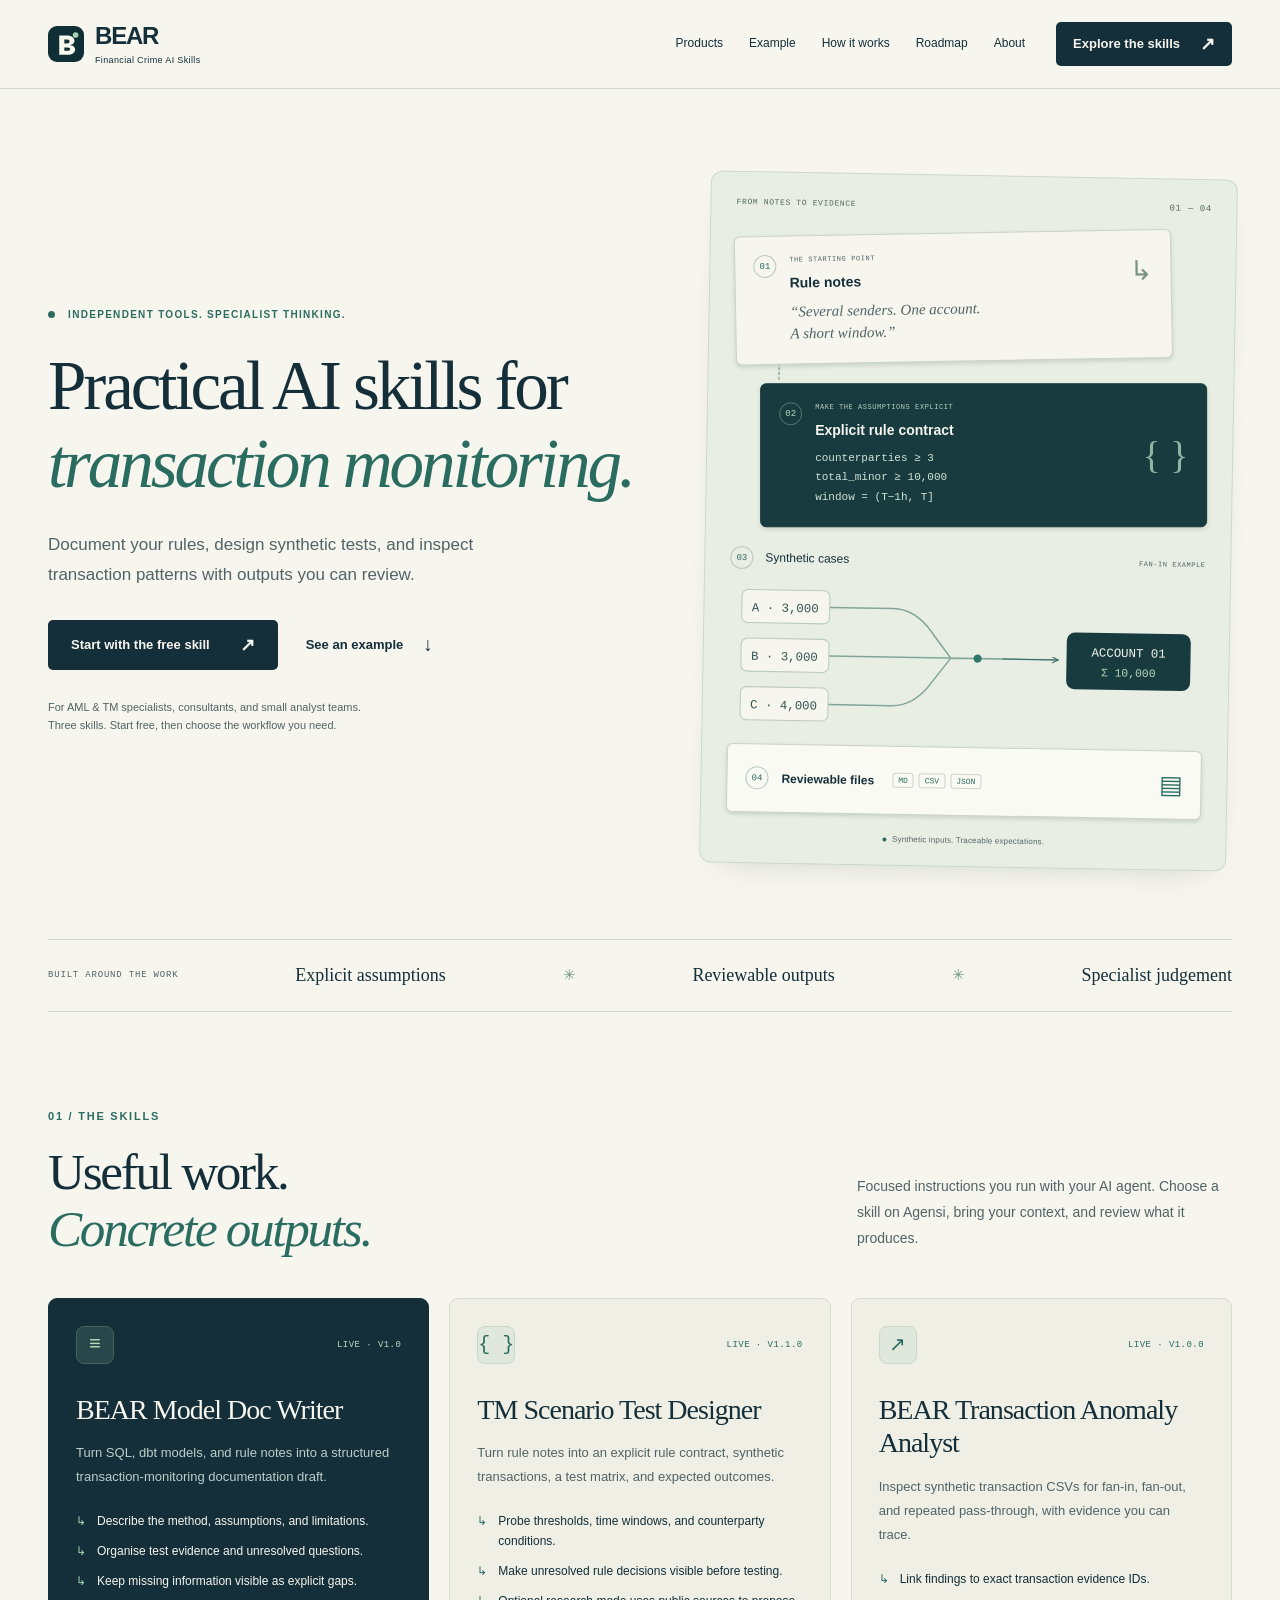
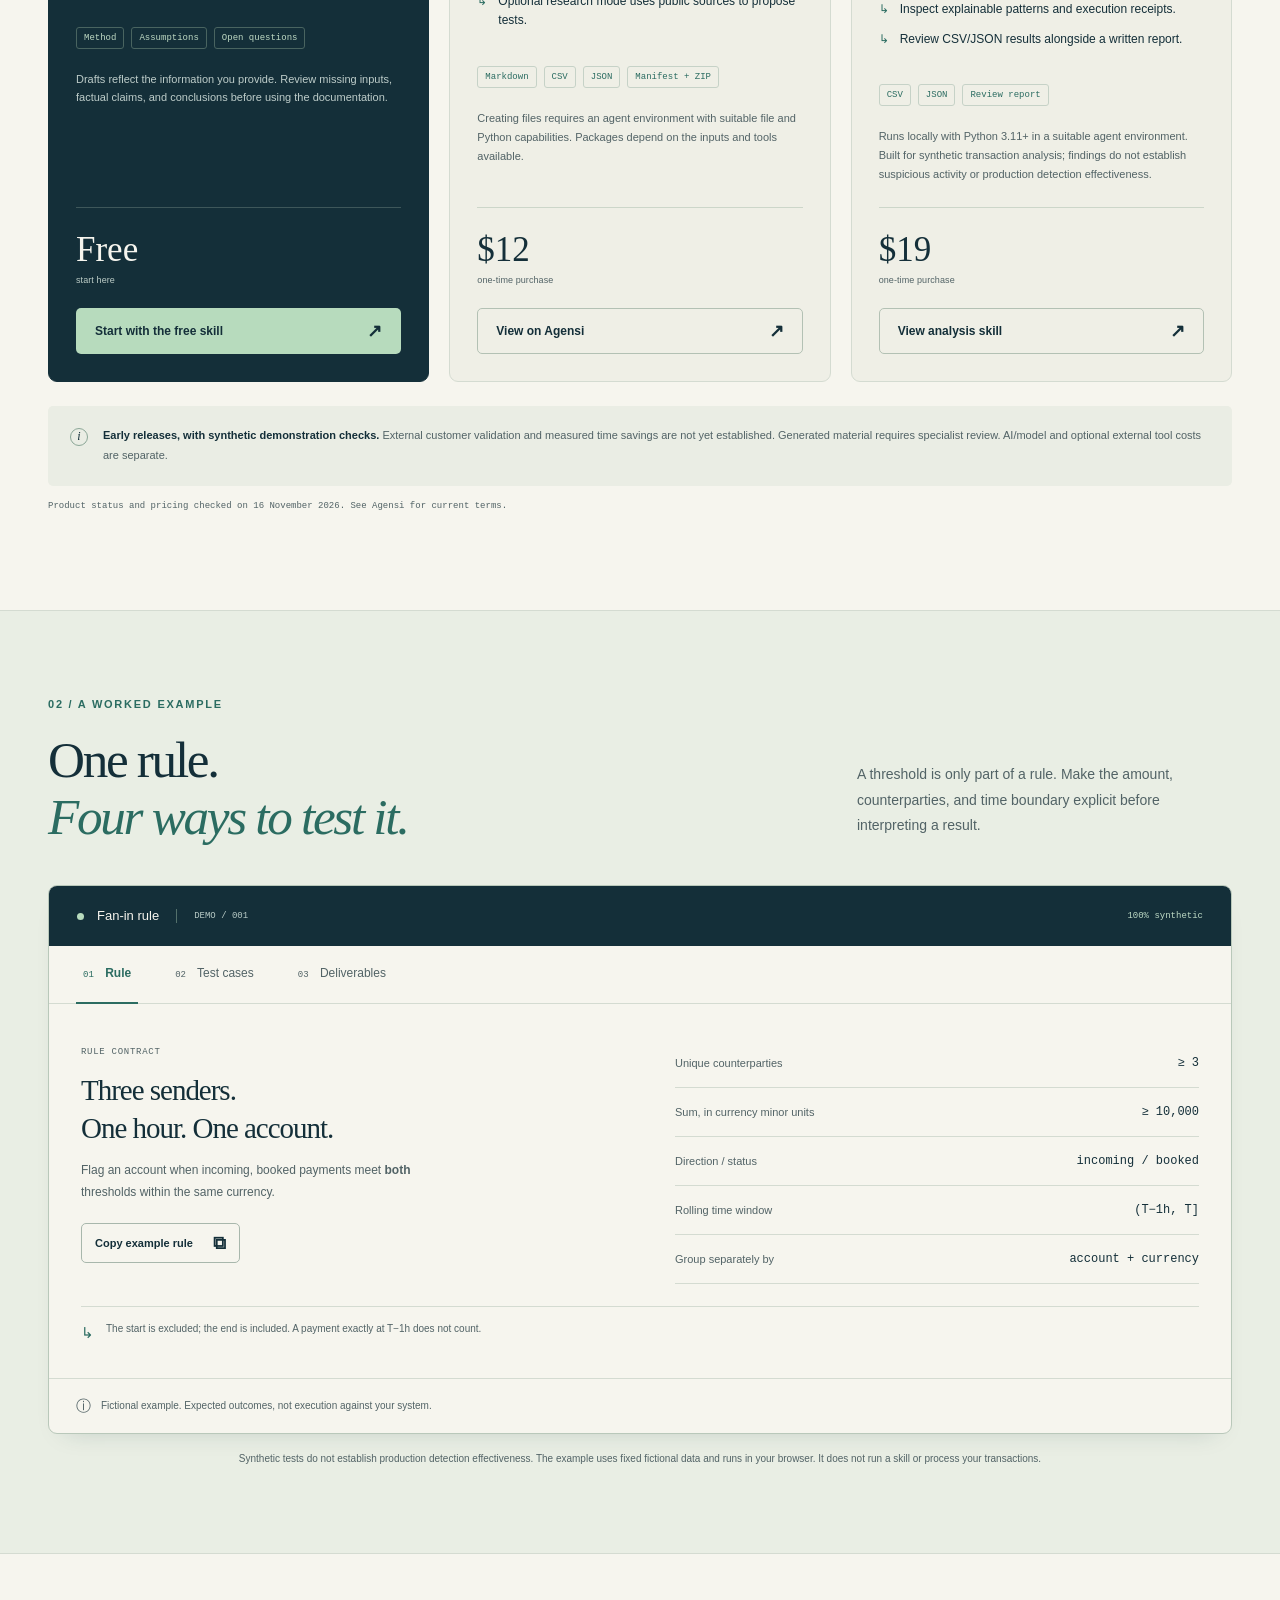
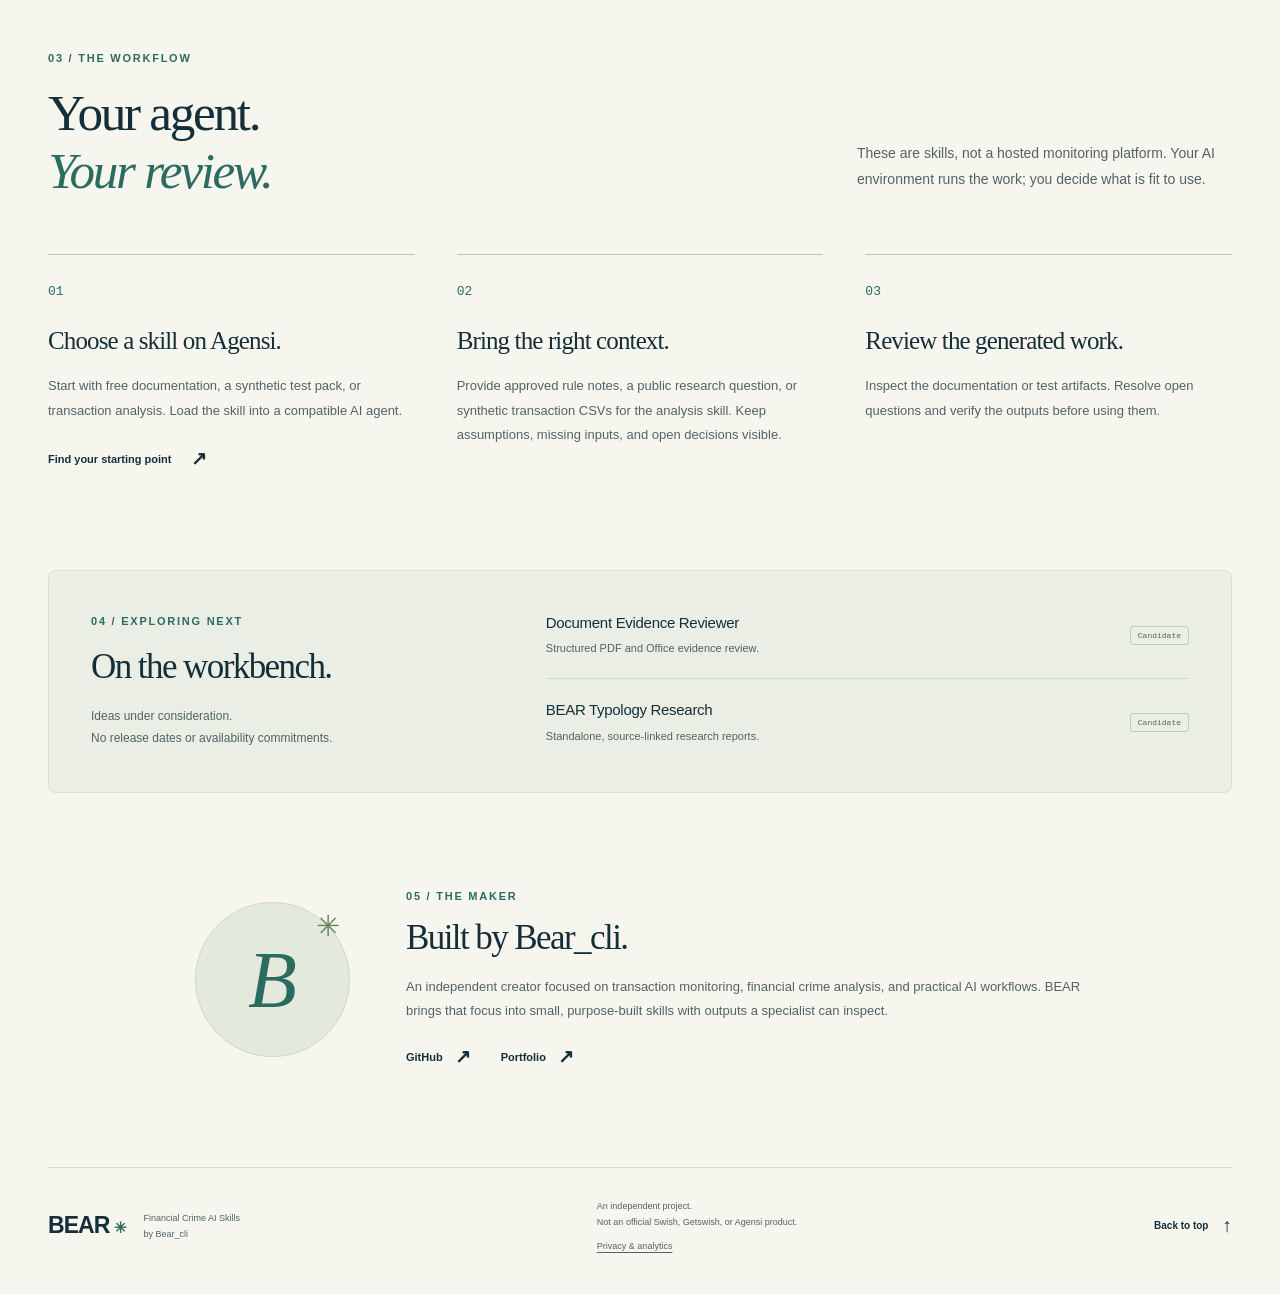
==== bear/index.html @ dcfde299 "Publish BEAR product site with free entry point and synthetic example" ====
<!doctype html>
<html lang="en">
<head>
  <meta charset="utf-8">
  <meta name="viewport" content="width=device-width, initial-scale=1">
  <meta name="theme-color" content="#f6f5ee">
  <title>BEAR — Financial Crime AI Skills by Bear_cli</title>
  <meta name="description" content="Practical AI skills for transaction monitoring. Document your rules, design synthetic tests, and inspect transaction patterns with outputs you can review. Explore BEAR on Agensi.">
  <meta property="og:title" content="BEAR — Financial Crime AI Skills">
  <meta property="og:description" content="Practical AI skills for transaction monitoring. Clear rule contracts, synthetic test cases, and reviewable documentation.">
  <meta property="og:type" content="website">
  <meta property="og:url" content="https://overjoyde.github.io/bear/">
  <meta property="og:image" content="https://overjoyde.github.io/bear/social-preview.png">
  <meta property="og:image:width" content="1200">
  <meta property="og:image:height" content="630">
  <meta property="og:image:alt" content="BEAR: document a rule, test a scenario, inspect synthetic transaction flows. AI skills by Bear_cli.">
  <meta name="twitter:card" content="summary_large_image">
  <meta name="referrer" content="strict-origin-when-cross-origin">
  <link rel="canonical" href="https://overjoyde.github.io/bear/">
  <link rel="icon" href="./favicon.svg" type="image/svg+xml">
  <link rel="stylesheet" href="./styles.css">
  <script type="module" src="./app.js"></script>
</head>
<body>
  <a class="skip-link" href="#main">Skip to content</a>
  <header class="site-header">
    <div class="container nav-row">
      <a class="brand" href="#" aria-label="BEAR, home"><img src="./favicon.svg" width="36" height="36" alt=""><span>BEAR<span class="brand-sub">Financial Crime AI Skills</span></span></a>
      <button class="menu-toggle" aria-expanded="false" aria-controls="navigation"><span>Menu</span><span class="menu-lines" aria-hidden="true"></span></button>
      <nav id="navigation" aria-label="Main navigation">
        <a href="#products">Products</a><a href="#example">Example</a><a href="#how-it-works">How it works</a><a href="#roadmap">Roadmap</a><a href="#about">About</a>
        <a class="button nav-cta" href="#products">Explore the skills <span aria-hidden="true">↗</span></a>
      </nav>
    </div>
  </header>
  <main id="main">
    <section class="hero container" aria-labelledby="hero-title">
      <div class="hero-copy">
        <p class="eyebrow"><span class="status-dot"></span> Independent tools. Specialist thinking.</p>
        <h1 id="hero-title">Practical AI skills for <em>transaction monitoring.</em></h1>
        <p class="hero-description">Document your rules, design synthetic tests, and inspect transaction patterns with outputs you can review.</p>
        <div class="hero-actions"><a class="button primary" data-goatcounter-click="agensi-bear-model-doc-writer" href="https://agensi.io/skills/bear-model-doc-writer?utm_source=bear_website&amp;utm_medium=referral&amp;utm_campaign=bear_launch&amp;utm_content=hero" target="_blank" rel="noopener noreferrer">Start with the free skill <span aria-hidden="true">↗</span><span class="sr-only"> (opens in a new tab)</span></a><a class="text-link" href="#example">See an example <span aria-hidden="true">↓</span></a></div>
        <p class="hero-byline">For AML &amp; TM specialists, consultants, and small analyst teams. Three skills. Start free, then choose the workflow you need.</p>
      </div>
      <div class="hero-visual" role="img" aria-label="Workflow from rule notes to an explicit rule contract, synthetic cases, and reviewable files. Three counterparties send payments of 3,000, 3,000 and 4,000 to one account.">
        <div class="visual-topline"><span class="mono">FROM NOTES TO EVIDENCE</span><span class="visual-index">01 — 04</span></div>
        <div class="note-slip"><span class="stage-no">01</span><div><span class="micro-label">THE STARTING POINT</span><strong>Rule notes</strong><p>“Several senders. One account.<br>A short window.”</p></div><span class="note-mark" aria-hidden="true">↳</span></div>
        <div class="vertical-connector" aria-hidden="true"></div>
        <div class="contract-slip"><span class="stage-no">02</span><div><span class="micro-label">MAKE THE ASSUMPTIONS EXPLICIT</span><strong>Explicit rule contract</strong><code>counterparties ≥ 3<br>total_minor ≥ 10,000<br>window = (T−1h, T]</code></div><span class="contract-mark" aria-hidden="true">{ }</span></div>
        <div class="flow-stage"><div class="flow-label"><span class="stage-no">03</span><strong>Synthetic cases</strong><span class="micro-label">FAN-IN EXAMPLE</span></div>
          <svg class="flow-svg" viewBox="0 0 460 146" aria-hidden="true">
            <defs><marker id="flow-arrow" markerWidth="7" markerHeight="7" refX="6" refY="3" orient="auto"><path d="m0 0 6 3-6 3" fill="none" stroke="#386c67"/></marker></defs>
            <path class="flow-path" d="M97 26H158Q180 26 196 48L215 73H319M97 73H319M97 120H158Q180 120 196 98L215 73" fill="none" stroke="#82a59b" stroke-width="1.5"/>
            <path d="M265 73H319" fill="none" stroke="#386c67" marker-end="url(#flow-arrow)"/>
            <g fill="#f6f5ee" stroke="#bacac0"><rect x="12" y="10" width="85" height="32" rx="6"/><rect x="12" y="57" width="85" height="32" rx="6"/><rect x="12" y="104" width="85" height="32" rx="6"/></g>
            <g fill="#355454" font-family="monospace" font-size="12" text-anchor="middle"><text x="54" y="31">A · 3,000</text><text x="54" y="78">B · 3,000</text><text x="54" y="125">C · 4,000</text></g>
            <circle class="flow-pulse" cx="241" cy="73" r="4" fill="#30766b"/>
            <rect x="327" y="46" width="120" height="55" rx="8" fill="#173b3e"/><text x="387" y="69" text-anchor="middle" fill="#f6f5ee" font-family="monospace" font-size="12">ACCOUNT 01</text><text x="387" y="88" text-anchor="middle" fill="#b8d4bd" font-family="monospace" font-size="11">Σ 10,000</text>
          </svg>
        </div>
        <div class="files-slip"><span class="stage-no">04</span><div><strong>Reviewable files</strong><div class="file-types"><span>MD</span><span>CSV</span><span>JSON</span></div></div><span class="file-stack" aria-hidden="true">▤</span></div>
        <div class="visual-bottomline"><span class="tiny-dot"></span> Synthetic inputs. Traceable expectations.</div>
      </div>
    </section>
    <div class="principles container"><span>Built around the work</span><p>Explicit assumptions</p><span aria-hidden="true">✳</span><p>Reviewable outputs</p><span aria-hidden="true">✳</span><p>Specialist judgement</p></div>
    <section class="section container" id="products" aria-labelledby="products-title">
      <div class="section-heading"><div><p class="eyebrow">01 / THE SKILLS</p><h2 id="products-title">Useful work.<br><em>Concrete outputs.</em></h2></div><p>Focused instructions you run with your AI agent. Choose a skill on Agensi, bring your context, and review what it produces.</p></div>
      <div class="products-grid" id="product-cards">
  <article class="product-card featured" id="bear-model-doc-writer">
    <div class="product-top"><span class="product-icon" aria-hidden="true">≡</span><span class="product-label">Live · v1.0</span></div>
    <h3>BEAR Model Doc Writer</h3><p class="product-intro">Turn SQL, dbt models, and rule notes into a structured transaction-monitoring documentation draft.</p>
    <ul><li>Describe the method, assumptions, and limitations.</li><li>Organise test evidence and unresolved questions.</li><li>Keep missing information visible as explicit gaps.</li></ul>
    <div class="product-formats"><span>Method</span><span>Assumptions</span><span>Open questions</span></div>
    <p class="product-limit">Drafts reflect the information you provide. Review missing inputs, factual claims, and conclusions before using the documentation.</p>
    <div class="product-bottom"><div><span class="price">Free</span><span class="price-label">start here</span></div><a class="button" data-goatcounter-click="agensi-bear-model-doc-writer" href="https://agensi.io/skills/bear-model-doc-writer?utm_source=bear_website&amp;utm_medium=referral&amp;utm_campaign=bear_launch&amp;utm_content=product_bear-model-doc-writer" target="_blank" rel="noopener noreferrer">Start with the free skill <span aria-hidden="true">↗</span><span class="sr-only"> (opens in a new tab)</span></a></div>
  </article>
  <article class="product-card" id="tm-scenario-test-designer">
    <div class="product-top"><span class="product-icon" aria-hidden="true">{ }</span><span class="product-label">Live · v1.1.0</span></div>
    <h3>TM Scenario Test Designer</h3><p class="product-intro">Turn rule notes into an explicit rule contract, synthetic transactions, a test matrix, and expected outcomes.</p>
    <ul><li>Probe thresholds, time windows, and counterparty conditions.</li><li>Make unresolved rule decisions visible before testing.</li><li>Optional research mode uses public sources to propose tests.</li></ul>
    <div class="product-formats"><span>Markdown</span><span>CSV</span><span>JSON</span><span>Manifest + ZIP</span></div>
    <p class="product-limit">Creating files requires an agent environment with suitable file and Python capabilities. Packages depend on the inputs and tools available.</p>
    <div class="product-bottom"><div><span class="price">$12</span><span class="price-label">one-time purchase</span></div><a class="button" data-goatcounter-click="agensi-tm-scenario-test-designer" href="https://agensi.io/skills/tm-scenario-test-designer?utm_source=bear_website&amp;utm_medium=referral&amp;utm_campaign=bear_launch&amp;utm_content=product_tm-scenario-test-designer" target="_blank" rel="noopener noreferrer">View on Agensi <span aria-hidden="true">↗</span><span class="sr-only"> (opens in a new tab)</span></a></div>
  </article>
  <article class="product-card" id="bear-transaction-anomaly-analyst">
    <div class="product-top"><span class="product-icon" aria-hidden="true">↗</span><span class="product-label">Live · v1.0.0</span></div>
    <h3>BEAR Transaction Anomaly Analyst</h3><p class="product-intro">Inspect synthetic transaction CSVs for fan-in, fan-out, and repeated pass-through, with evidence you can trace.</p>
    <ul><li>Link findings to exact transaction evidence IDs.</li><li>Inspect explainable patterns and execution receipts.</li><li>Review CSV/JSON results alongside a written report.</li></ul>
    <div class="product-formats"><span>CSV</span><span>JSON</span><span>Review report</span></div>
    <p class="product-limit">Runs locally with Python 3.11+ in a suitable agent environment. Built for synthetic transaction analysis; findings do not establish suspicious activity or production detection effectiveness.</p>
    <div class="product-bottom"><div><span class="price">$19</span><span class="price-label">one-time purchase</span></div><a class="button" data-goatcounter-click="agensi-bear-transaction-anomaly-analyst" href="https://agensi.io/skills/bear-transaction-anomaly-analyst?utm_source=bear_website&amp;utm_medium=referral&amp;utm_campaign=bear_launch&amp;utm_content=product_bear-transaction-anomaly-analyst" target="_blank" rel="noopener noreferrer">View analysis skill <span aria-hidden="true">↗</span><span class="sr-only"> (opens in a new tab)</span></a></div>
  </article></div>
      <noscript><p>Explore <a href="https://agensi.io/skills/tm-scenario-test-designer">TM Scenario Test Designer</a> , <a href="https://agensi.io/skills/bear-model-doc-writer">BEAR Model Doc Writer</a> and <a href="https://agensi.io/skills/bear-transaction-anomaly-analyst">BEAR Transaction Anomaly Analyst</a> on Agensi. Enable JavaScript for the interactive demonstration.</p></noscript>
      <div class="evidence-note"><span class="evidence-icon" aria-hidden="true">i</span><p><strong>Early releases, with synthetic demonstration checks.</strong> External customer validation and measured time savings are not yet established. Generated material requires specialist review. AI/model and optional external tool costs are separate.</p></div>
      <p class="verified-date">Product status and pricing checked on <time datetime="2026-11-16">16 November 2026</time>. See Agensi for current terms.</p>
    </section>
    <section class="example-section" id="example" aria-labelledby="example-title">
      <div class="container">
        <div class="section-heading"><div><p class="eyebrow">02 / A WORKED EXAMPLE</p><h2 id="example-title">One rule.<br><em>Four ways to test it.</em></h2></div><p>A threshold is only part of a rule. Make the amount, counterparties, and time boundary explicit before interpreting a result.</p></div>
        <div class="example-workbench">
          <div class="workbench-header"><div><span class="status-dot"></span><strong>Fan-in rule</strong><span class="mono workbench-id">DEMO / 001</span></div><span class="synthetic-label">100% synthetic</span></div>
          <div class="tablist" role="tablist" aria-label="Example views"><button role="tab" id="tab-rule" aria-controls="panel-rule" aria-selected="true" data-tab="rule"><span>01</span> Rule</button><button role="tab" data-goatcounter-click="example-test-cases" id="tab-cases" aria-controls="panel-cases" aria-selected="false" tabindex="-1" data-tab="cases"><span>02</span> Test cases</button><button role="tab" data-goatcounter-click="example-deliverables" id="tab-files" aria-controls="panel-files" aria-selected="false" tabindex="-1" data-tab="files"><span>03</span> Deliverables</button></div>
          <div class="tab-panel" id="panel-rule" role="tabpanel" aria-labelledby="tab-rule" tabindex="0">
            <div class="rule-details"><div><span class="micro-label">RULE CONTRACT</span><h3>Three senders.<br>One hour. One account.</h3><p>Flag an account when incoming, booked payments meet <strong>both</strong> thresholds within the same currency.</p><button class="button outline" data-goatcounter-click="example-copy-rule-click" id="copy-rule">Copy example rule <span aria-hidden="true">⧉</span></button><span id="copy-status" role="status" class="copy-status"></span></div><dl class="rule-spec"><div><dt>Unique counterparties</dt><dd>≥ 3</dd></div><div><dt>Sum, in currency minor units</dt><dd>≥ 10,000</dd></div><div><dt>Direction / status</dt><dd>incoming / booked</dd></div><div><dt>Rolling time window</dt><dd>(T−1h, T]</dd></div><div><dt>Group separately by</dt><dd>account + currency</dd></div></dl></div>
            <div class="boundary-note"><span aria-hidden="true">↳</span> The start is excluded; the end is included. A payment exactly at T−1h does not count.</div>
          </div>
          <div class="tab-panel" id="panel-cases" role="tabpanel" aria-labelledby="tab-cases" tabindex="0" hidden><div class="panel-intro"><div><span class="micro-label">CHANGE ONE CONDITION</span><h3>Inspect the expected outcome.</h3></div><p>Each case starts from the same fictional account and currency. Select a case to see the difference.</p></div><div class="case-picker" role="group" aria-label="Select a test case"></div><div id="case-detail" aria-live="polite"></div></div>
          <div class="tab-panel" id="panel-files" role="tabpanel" aria-labelledby="tab-files" tabindex="0" hidden><div class="panel-intro"><div><span class="micro-label">A REVIEWABLE HANDOFF</span><h3>Open the example files.</h3></div><p>Illustrative file previews for this demonstration. Actual packages depend on the chosen skill and agent environment.</p></div><div class="file-browser"><div class="file-list" role="group" aria-label="Choose a file preview"></div><div class="file-preview"><div><span id="preview-filename" class="mono"></span><a class="download-example" id="download-example" href="./examples/rule-contract.md" download="rule-contract.md" data-goatcounter-click="example-download-rule-contract.md">Download example ↓</a></div><pre id="preview-content" tabindex="0"></pre></div></div></div>
          <div class="example-disclaimer"><span aria-hidden="true">ⓘ</span> Fictional example. Expected outcomes, not execution against your system.</div>
        </div>
        <p class="example-footnote">Synthetic tests do not establish production detection effectiveness. The example uses fixed fictional data and runs in your browser. It does not run a skill or process your transactions.</p>
      </div>
    </section>
    <section class="section container" id="how-it-works" aria-labelledby="how-title">
      <div class="section-heading"><div><p class="eyebrow">03 / THE WORKFLOW</p><h2 id="how-title">Your agent.<br><em>Your review.</em></h2></div><p>These are skills, not a hosted monitoring platform. Your AI environment runs the work; you decide what is fit to use.</p></div>
      <div class="steps"><article><span class="step-number">01</span><h3>Choose a skill on Agensi.</h3><p>Start with free documentation, a synthetic test pack, or transaction analysis. Load the skill into a compatible AI agent.</p><a class="text-link" href="#products">Find your starting point <span aria-hidden="true">↗</span></a></article><article><span class="step-number">02</span><h3>Bring the right context.</h3><p>Provide approved rule notes, a public research question, or synthetic transaction CSVs for the analysis skill. Keep assumptions, missing inputs, and open decisions visible.</p></article><article><span class="step-number">03</span><h3>Review the generated work.</h3><p>Inspect the documentation or test artifacts. Resolve open questions and verify the outputs before using them.</p></article></div>
    </section>
    <section class="roadmap-section container" id="roadmap" aria-labelledby="roadmap-title"><div class="roadmap-heading"><p class="eyebrow">04 / EXPLORING NEXT</p><h2 id="roadmap-title">On the workbench.</h2><p>Ideas under consideration.<br>No release dates or availability commitments.</p></div><div class="roadmap-list"><article><div><h3>Document Evidence Reviewer</h3><p>Structured PDF and Office evidence review.</p></div><span class="candidate-label">Candidate</span></article><article><div><h3>BEAR Typology Research</h3><p>Standalone, source-linked research reports.</p></div><span class="candidate-label">Candidate</span></article></div></section>
    <section class="about-section container" id="about" aria-labelledby="about-title"><div class="about-mark" aria-hidden="true">B<span>✳</span></div><div><p class="eyebrow">05 / THE MAKER</p><h2 id="about-title">Built by Bear_cli.</h2><p>An independent creator focused on transaction monitoring, financial crime analysis, and practical AI workflows. BEAR brings that focus into small, purpose-built skills with outputs a specialist can inspect.</p><div class="about-links"><a class="text-link" href="https://github.com/overjoyde" target="_blank" rel="noopener noreferrer">GitHub <span aria-hidden="true">↗</span><span class="sr-only"> (opens in a new tab)</span></a><a class="text-link" href="https://overjoyde.github.io/" target="_blank" rel="noopener noreferrer">Portfolio <span aria-hidden="true">↗</span><span class="sr-only"> (opens in a new tab)</span></a></div></div></section>
  </main>
  <footer class="container"><div><a class="footer-brand" href="#">BEAR<span aria-hidden="true">✳</span></a><p>Financial Crime AI Skills<br>by Bear_cli</p></div><p>An independent project.<br>Not an official Swish, Getswish, or Agensi product.<br><a class="privacy-link" href="./privacy.html">Privacy &amp; analytics</a></p><a class="text-link" href="#">Back to top <span aria-hidden="true">↑</span></a></footer>
</body>
</html>
---- bear/styles.css ----
@layer reset, base, components, responsive;
@layer reset {
  *,*::before,*::after{box-sizing:border-box}body,h1,h2,h3,p,ul,dl,dd{margin:0}button,a{-webkit-tap-highlight-color:transparent}button{font:inherit}img,svg{display:block;max-width:100%}button{cursor:pointer}[hidden]{display:none!important}
}
@layer base {
  :root{--paper:#f6f5ee;--ink:#142f39;--muted:#526366;--teal:#2b6c61;--line:#d4dbd1;--light:#e9ede3;--mint:#b7dbbd;--sans:Arial,Helvetica,sans-serif;--serif:Georgia,'Times New Roman',serif;--mono:'SFMono-Regular',Consolas,'Liberation Mono',monospace}
  html{scroll-behavior:smooth;scroll-padding-top:105px}body{background:var(--paper);color:var(--ink);font-family:var(--sans);font-size:16px;line-height:1.65;-webkit-font-smoothing:antialiased}a{color:inherit;text-decoration:none}button{color:inherit}h1,h2,h3{line-height:1.12;font-weight:500}h1,h2{font-family:var(--serif);letter-spacing:-.045em}h1{font-size:clamp(48px,5.4vw,78px)}h2{font-size:clamp(36px,4vw,54px)}h3{font-size:23px;letter-spacing:-.035em;line-height:1.3}em{font-weight:400;color:var(--teal)}p{color:var(--muted)}:focus-visible{outline:3px solid #b3652b;outline-offset:5px;border-radius:3px}::selection{background:#c4dcc9;color:var(--ink)}code,pre,.mono{font-family:var(--mono)}button{border:0}section[id]{scroll-margin-top:20px}
}
@layer components {
  .container{width:min(1184px,calc(100% - 96px));margin-inline:auto}.section{padding-block:96px}.eyebrow{font-size:11px;letter-spacing:.16em;font-weight:600;line-height:1.6;color:var(--teal);text-transform:uppercase;margin-bottom:25px}.status-dot{width:7px;height:7px;border-radius:50%;background:var(--teal);display:inline-block;margin-right:9px}.micro-label{font-family:var(--mono);font-size:9px;letter-spacing:.08em;color:var(--muted)}.text-link{display:inline-flex;align-items:center;gap:20px;font-size:13px;font-weight:600;line-height:1.5}.text-link:hover{color:var(--teal)}.text-link span[aria-hidden]{font-size:19px}.button{display:inline-flex;justify-content:space-between;align-items:center;gap:30px;padding:15px 22px;border:1px solid transparent;border-radius:5px;line-height:1.4;font-size:13px;font-weight:600;transition:background .18s,transform .18s}.button:hover{transform:translateY(-2px)}.button span[aria-hidden]{font-size:18px;line-height:1}.primary{background:var(--ink);color:var(--paper)}.primary:hover{background:#25494c}.outline{border-color:#a8b7ac;background:transparent}.outline:hover{background:var(--light)}.sr-only{position:absolute;width:1px;height:1px;padding:0;overflow:hidden;clip:rect(0,0,0,0);white-space:nowrap;border:0}.skip-link{position:fixed;top:-100px;left:15px;padding:12px;background:var(--ink);color:white;z-index:99}.skip-link:focus{top:10px}
  .site-header{position:sticky;top:0;background:#f6f5eef5;backdrop-filter:blur(12px);z-index:10;border-bottom:1px solid var(--line)}.nav-row{min-height:88px;display:flex;align-items:center;justify-content:space-between;gap:25px}.brand{display:flex;align-items:center;gap:11px;font-weight:700;font-size:24px;letter-spacing:-.05em;line-height:1.2}.brand-sub{display:block;letter-spacing:.04em;font-weight:400;font-size:9px;margin-top:4px}.site-header nav{display:flex;gap:26px;align-items:center;font-size:12px}.site-header nav>a:not(.button){padding:12px 0}.site-header nav>a:hover{color:var(--teal)}.nav-cta{background:var(--ink);color:var(--paper);padding:12px 16px;gap:20px;margin-left:5px}.site-header nav>.nav-cta:hover{color:var(--paper);background:#28504f}.menu-toggle{display:none}
  .hero{padding-top:86px;padding-bottom:72px;display:grid;grid-template-columns:1.12fr 1fr;gap:66px;align-items:center}.hero-copy .eyebrow{margin-bottom:24px;font-size:10px;letter-spacing:.13em}.hero h1{max-width:620px}.hero h1 em{display:inline}.hero-description{max-width:440px;font-size:17px;line-height:1.75;margin-top:28px}.hero-actions{display:flex;align-items:center;gap:28px;margin-top:30px}.hero-byline{font-size:11px;max-width:330px;line-height:1.65;margin-top:28px}.hero-visual{background-color:#e9eee4;background-image:radial-gradient(#a6b6a64a .7px,transparent .7px);background-size:14px 14px;border:1px solid #cdd8ca;border-radius:12px;padding:22px 25px 18px;box-shadow:0 13px 35px -23px #143b3d48;transform:rotate(1deg)}.visual-topline,.visual-bottomline{display:flex;justify-content:space-between;align-items:center;font-size:8px;letter-spacing:.08em}.visual-topline{margin-bottom:20px;color:#52685c}.visual-index{font-family:var(--mono);font-size:9px}.note-slip,.contract-slip,.files-slip{display:flex;gap:13px;border:1px solid #cbd4c6;padding:18px;border-radius:6px;background:var(--paper);box-shadow:0 2px 4px #193e2929}.note-slip{margin-right:38px;transform:rotate(-2deg);position:relative}.stage-no{flex-shrink:0;display:inline-flex;align-items:center;justify-content:center;font:9px var(--mono);width:23px;height:23px;border:1px solid #bdc9bd;border-radius:50%;color:var(--teal)}.note-slip strong,.contract-slip strong,.files-slip strong{display:block;font-size:14px;line-height:1.5}.note-slip .micro-label,.contract-slip .micro-label{display:block;margin-bottom:6px;font-size:7px}.note-slip p{font-family:var(--serif);font-size:15px;font-style:italic;margin-top:7px;line-height:1.5}.note-mark{margin-left:auto;font-size:27px;color:#7b9382}.vertical-connector{height:22px;border-left:1px dashed #648771;margin-left:45px}.contract-slip{margin-left:28px;background:#173b3e;color:var(--paper);border-color:#173b3e;transform:rotate(-1deg)}.contract-slip .stage-no{color:var(--mint);border-color:#527a72}.contract-slip .micro-label{color:#b6cfc2}.contract-slip code{display:block;color:#d0e3d7;font-size:11px;line-height:1.8;margin-top:8px}.contract-mark{font-family:var(--serif);font-size:38px;color:#91b3a4;margin-left:auto;align-self:center}.flow-stage{margin-top:23px}.flow-label{display:flex;align-items:center;gap:12px}.flow-label strong{font-size:12px;font-weight:500}.flow-label>.micro-label{margin-left:auto;font-size:7px}.flow-svg{width:100%;margin-top:10px;margin-bottom:13px}.flow-pulse{animation:pulse 4s ease-in-out infinite}.files-slip{align-items:center;background:#f9faf3;padding:13px 18px}.files-slip>div{display:flex;gap:18px;align-items:center;flex:1}.files-slip strong{font-size:12px}.file-types{display:flex;gap:5px}.file-types span{border:1px solid #cbd5c6;border-radius:3px;padding:2px 5px;font:8px var(--mono);color:var(--teal)}.file-stack{font-size:25px;color:var(--teal)}.visual-bottomline{justify-content:center;margin-top:18px;font-size:8px;letter-spacing:.02em;color:var(--muted)}.tiny-dot{width:4px;height:4px;border-radius:50%;background:var(--teal);margin-right:6px}.principles{border-top:1px solid var(--line);border-bottom:1px solid var(--line);display:flex;align-items:center;justify-content:space-between;padding-block:21px;font-size:13px}.principles>span:first-child{font:9px var(--mono);text-transform:uppercase;letter-spacing:.09em;color:var(--muted)}.principles p{font-family:var(--serif);font-size:18px;color:var(--ink)}.principles>span:not(:first-child){font-size:15px;color:#749887}
  .section-heading{display:flex;justify-content:space-between;align-items:flex-end;gap:60px;margin-bottom:40px}.section-heading .eyebrow{margin-bottom:17px}.section-heading>p{max-width:375px;font-size:14px;line-height:1.85;margin-bottom:6px}.products-grid{display:grid;grid-template-columns:1.17fr 1fr;gap:22px}.product-card{border:1px solid var(--line);border-radius:9px;padding:32px;display:flex;flex-direction:column;background:#efefe6}.product-card.featured{background:var(--ink);color:var(--paper);border-color:var(--ink)}.product-top{display:flex;align-items:center;justify-content:space-between;margin-bottom:29px}.product-icon{white-space:nowrap;width:38px;height:38px;display:grid;place-items:center;background:#e0e7dc;border:1px solid #cbd7c8;border-radius:8px;font:20px var(--mono);color:var(--teal)}.featured .product-icon{background:#27474b;border-color:#47625f;color:var(--mint)}.product-label{font:9px var(--mono);text-transform:uppercase;letter-spacing:.05em;color:var(--teal)}.featured .product-label{color:#bed9c3}.product-card h3{font:30px/1.2 var(--serif);letter-spacing:-.035em;max-width:330px}.product-intro{font-size:13px;line-height:1.85;margin-top:15px}.featured p{color:#becdca}.product-card ul{list-style:none;padding:0;margin-top:23px;margin-bottom:25px}.product-card li{position:relative;padding-left:21px;margin-bottom:10px;font-size:12px;line-height:1.65}.product-card li::before{content:'↳';position:absolute;left:0;color:var(--teal)}.featured li::before{color:#a6d1b7}.product-formats{display:flex;gap:7px;margin-bottom:21px}.product-formats span{font:9px var(--mono);border:1px solid #c6d2c7;border-radius:3px;padding:5px 7px;color:var(--teal)}.featured .product-formats span{color:#bed9c3;border-color:#496460}.product-limit{font-size:11px;line-height:1.7;margin-bottom:24px;max-width:360px}.product-bottom{margin-top:auto;border-top:1px solid #ccd6c9;padding-top:24px;display:flex;align-items:center;justify-content:space-between;gap:18px}.featured .product-bottom{border-color:#3e575a}.price{display:block;font-family:var(--serif);font-size:35px;line-height:1}.price-label{display:block;font-size:9px;letter-spacing:.01em;margin-top:6px;color:var(--muted)}.featured .price-label{color:#bdcdc7}.product-bottom .button{font-size:12px;padding:13px 18px;gap:25px}.featured .button{background:var(--mint);color:var(--ink)}.featured .button:hover{background:#cce5cc}.product-card:not(.featured) .button{border-color:#b3c1b4;background:transparent}.product-card:not(.featured) .button:hover{background:#dfe6da}.evidence-note{display:flex;gap:15px;align-items:flex-start;margin-top:24px;padding:20px 22px;background:#eaede4;border-radius:5px}.evidence-icon{width:18px;height:18px;flex-shrink:0;border:1px solid #8ca797;border-radius:50%;font:italic 12px var(--serif);text-align:center;margin-top:2px}.evidence-note p{font-size:11px;line-height:1.8}.evidence-note strong{font-weight:600;color:var(--ink)}.verified-date{font:9px/1.8 var(--mono);margin-top:12px;color:var(--muted)}
  .example-section{padding-block:85px;background:#e9eee4;border-block:1px solid var(--line)}.example-workbench{border:1px solid #b9c8ba;background:var(--paper);border-radius:9px;overflow:hidden;box-shadow:0 12px 25px -18px #173b3e40}.workbench-header{background:var(--ink);color:var(--paper);display:flex;align-items:center;justify-content:space-between;padding:19px 28px;gap:20px}.workbench-header>div{display:flex;align-items:center;gap:9px}.workbench-header .status-dot{background:var(--mint);margin:0 4px 0 0}.workbench-header strong{font-size:13px;font-weight:500}.workbench-id{font-size:9px;color:#b8cbc6;border-left:1px solid #53706b;padding-left:17px;margin-left:8px}.synthetic-label{font:9px var(--mono);color:#bddac5}.tablist{display:flex;border-bottom:1px solid var(--line);padding-inline:27px;gap:30px}.tablist button{background:transparent;font-size:12px;padding:18px 7px;border-bottom:2px solid transparent;margin-bottom:-1px;color:var(--muted)}.tablist button span{font:9px var(--mono);margin-right:8px;opacity:1}.tablist button[aria-selected=true]{border-color:var(--teal);color:var(--teal);font-weight:600}.tablist button:hover{color:var(--teal)}.tab-panel{padding:32px;min-height:355px}.rule-details{display:grid;grid-template-columns:1fr 1fr;gap:70px}.rule-details h3{font-family:var(--serif);font-size:29px;margin-top:10px}.rule-details p{font-size:12px;line-height:1.8;max-width:330px;margin-block:13px 20px}.rule-details .button{font-size:11px;padding:10px 13px;gap:20px}.copy-status{display:block;min-height:19px;font-size:11px;color:var(--teal);margin-top:5px}.rule-spec{display:flex;flex-direction:column;justify-content:center}.rule-spec>div{display:flex;justify-content:space-between;gap:20px;padding-block:15px;border-bottom:1px solid var(--line);align-items:center}.rule-spec dt{font-size:11px;color:var(--muted)}.rule-spec dd{font:12px var(--mono);text-align:right}.boundary-note{display:flex;gap:12px;font-size:10px;color:var(--muted);margin-top:19px;padding-top:14px;border-top:1px solid var(--line)}.boundary-note span{color:var(--teal);font-size:15px}.example-disclaimer{padding:15px 27px;border-top:1px solid var(--line);font-size:10px;line-height:1.6;color:var(--muted);display:flex;align-items:center;gap:10px}.example-disclaimer span{font-size:15px}.example-footnote{font-size:10px;margin-top:17px;text-align:center}.panel-intro{display:flex;justify-content:space-between;gap:40px;align-items:center;margin-bottom:25px}.panel-intro h3{font:25px/1.2 var(--serif);margin-top:8px}.panel-intro p{font-size:11px;max-width:350px}.case-picker{display:grid;grid-template-columns:repeat(4,1fr);gap:10px}.case-button{background:#edf0e6;border:1px solid #cdd6c9;border-radius:5px;padding:14px;text-align:left;transition:background .15s}.case-button[aria-pressed=true]{background:var(--ink);color:var(--paper);border-color:var(--ink)}.case-button:hover{border-color:var(--teal)}.case-button span{font:9px var(--mono);display:block;margin-bottom:5px}.case-button strong{font-size:11px;font-weight:500}.case-detail{margin-top:20px;padding:20px;background:#ecefe6;border-radius:5px}.case-detail-header{display:flex;gap:20px;align-items:center;justify-content:space-between;margin-bottom:12px}.case-detail-header h4{font-size:13px;font-weight:500;margin:0}.outcome{font:10px var(--mono);border:1px solid #afc7b1;padding:5px 9px;border-radius:20px;white-space:nowrap;color:#245b44;background:#dce9d7}.outcome.no-hit{color:#6a4b32;background:#efe7d8;border-color:#d4c4ac}.case-detail p{font-size:11px;margin-top:12px}.transaction-table{width:100%;border-collapse:collapse;font:10px var(--mono);line-height:1.6}.transaction-table th{text-align:left;font-weight:500;color:var(--muted);font-size:9px}.transaction-table td,.transaction-table th{padding:7px 8px;border-bottom:1px solid var(--line)}.transaction-table th:last-child,.transaction-table td:last-child{text-align:right}.case-detail .excluded{color:#8c543e}.file-browser{display:grid;grid-template-columns:245px 1fr;border:1px solid var(--line);border-radius:5px;overflow:hidden}.file-list{padding:10px;background:#eaeee3;display:flex;flex-direction:column;gap:4px;border-right:1px solid var(--line)}.file-button{background:transparent;border-radius:4px;padding:10px;font:11px var(--mono);text-align:left;white-space:nowrap}.file-button::before{content:'▤';margin-right:10px;color:var(--teal)}.file-button[aria-pressed=true]{background:var(--ink);color:var(--paper)}.file-button[aria-pressed=true]::before{color:var(--mint)}.file-button:hover{outline:1px solid #9bb39d;outline-offset:-1px}.file-preview{min-width:0;background:#fafbf5}.file-preview>div{display:flex;justify-content:space-between;padding:12px 18px;border-bottom:1px solid var(--line);gap:15px}.file-preview>div>span:first-child{font-size:10px}.file-preview pre{font-size:10px;line-height:1.9;padding:18px;margin:0;overflow:auto;max-height:280px;min-height:245px;tab-size:2}
  .steps{display:grid;grid-template-columns:repeat(3,1fr);gap:42px;margin-top:55px}.steps article{border-top:1px solid #b8c5b8;padding-top:22px}.step-number{font:13px var(--mono);color:var(--teal)}.steps h3{font-family:var(--serif);font-size:25px;margin-block:22px 16px}.steps p{font-size:13px;line-height:1.9}.steps .text-link{font-size:11px;margin-top:22px}.roadmap-section{display:grid;grid-template-columns:1fr 1.65fr;gap:65px;background:#eaeee4;border:1px solid #d7dfd0;border-radius:8px;padding:42px}.roadmap-heading .eyebrow{margin-bottom:17px}.roadmap-heading h2{font-size:35px}.roadmap-heading p:last-child{font-size:12px;line-height:1.9;margin-top:18px}.roadmap-list article{display:flex;align-items:center;justify-content:space-between;gap:25px;padding-block:21px;border-bottom:1px solid #cdd8c9}.roadmap-list article:first-child{padding-top:0}.roadmap-list article:last-child{border-bottom:0;padding-bottom:0}.roadmap-list h3{font-size:15px;letter-spacing:-.02em;font-weight:500}.roadmap-list p{font-size:11px;margin-top:7px}.candidate-label{font:8px var(--mono);border:1px solid #bfccba;border-radius:3px;padding:4px 7px;color:#53684d;white-space:nowrap}.about-section{display:grid;grid-template-columns:155px 1fr;gap:56px;align-items:center;padding-block:95px;max-width:890px}.about-mark{height:155px;display:grid;place-items:center;position:relative;background:#e3eadd;border:1px solid #ccd8c5;border-radius:50%;font-family:var(--serif);font-size:80px;font-style:italic;color:var(--teal)}.about-mark span{position:absolute;top:6px;right:9px;font:29px var(--serif);color:#63865f}.about-section .eyebrow{margin-bottom:12px}.about-section h2{font-size:35px}.about-section p:not(.eyebrow){font-size:13px;line-height:1.85;margin-top:18px}.about-links{display:flex;gap:30px;margin-top:20px}.about-links .text-link{font-size:11px;gap:12px}footer{display:flex;justify-content:space-between;align-items:center;gap:30px;border-top:1px solid var(--line);padding-block:30px 40px}footer>div{display:flex;gap:18px;align-items:center}.footer-brand{font-size:23px;font-weight:700;letter-spacing:-.04em}.footer-brand span{font-size:15px;color:var(--teal);margin-left:4px}footer p{font-size:9px;line-height:1.8}footer .text-link{font-size:10px;gap:14px}
  @keyframes pulse{0%,100%{opacity:.5;r:3}50%{opacity:1;r:5}}
}
@layer responsive {
  @media(min-width:1450px){.hero{padding-block:104px 90px}.hero-visual{padding:26px 28px 20px}.note-slip,.contract-slip{padding:20px}}
  @media(max-width:1050px){.container{width:calc(100% - 64px)}.hero{gap:35px;padding-top:65px}.hero h1{font-size:57px}.site-header nav{gap:17px}.nav-cta{display:none}.hero-visual{padding:18px}.hero-copy .eyebrow{font-size:9px}.hero-description{font-size:15px}.hero-actions{gap:20px}.files-slip>div{gap:9px}.product-card{padding:26px}.rule-details{gap:40px}.roadmap-section{gap:35px;padding:32px}.about-section{max-width:800px}.flow-label>.micro-label{display:none}}
  @media(max-width:760px){html{scroll-padding-top:85px}.container{width:calc(100% - 40px)}.nav-row{min-height:74px}.brand{font-size:22px}.brand img{width:32px;height:32px}.brand-sub{font-size:8px}.menu-toggle{display:flex;align-items:center;gap:13px;background:transparent;padding:12px 0 12px 12px;font-size:12px}.menu-lines{width:19px;height:12px;border-block:1px solid;position:relative}.menu-lines::after{content:'';position:absolute;width:19px;top:5px;border-top:1px solid}.site-header nav{display:none;position:absolute;top:73px;left:0;right:0;padding:15px 20px 25px;background:var(--paper);border-bottom:1px solid var(--line);box-shadow:0 12px 15px #132e3910;flex-direction:column;align-items:stretch;gap:3px}.site-header nav.open{display:flex}.site-header nav>a{padding:10px!important;font-size:14px}.nav-cta{display:flex;margin:10px 0 0}.hero{grid-template-columns:1fr;padding-block:49px 41px;gap:42px}.hero h1{font-size:clamp(46px,9.5vw,68px);max-width:580px}.hero-copy .eyebrow{font-size:9px;margin-bottom:20px}.hero-description{font-size:16px;max-width:420px;margin-top:21px}.hero-actions{margin-top:24px;gap:16px}.hero-actions .button{font-size:11px;white-space:nowrap;padding:14px;gap:17px}.hero-actions .text-link{font-size:11px;white-space:nowrap;gap:10px}.hero-byline{font-size:11px;margin-top:20px;max-width:350px}.hero-visual{max-width:490px;width:100%;justify-self:center;padding:21px;transform:rotate(.5deg)}.principles{flex-wrap:wrap;gap:12px 9px;justify-content:center;padding-block:18px}.principles>span:first-child{flex-basis:100%;text-align:center;margin-bottom:2px}.principles p{font-size:14px}.principles>span:not(:first-child){font-size:11px}.section{padding-block:62px}.section-heading{display:block;margin-bottom:30px}.section-heading>p{font-size:13px;margin-top:22px;max-width:480px}.eyebrow{font-size:10px}h2{font-size:42px}.products-grid{grid-template-columns:1fr;gap:18px}.product-card{padding:26px}.product-card h3{font-size:31px;max-width:none}.product-intro{font-size:13px}.product-top{margin-bottom:23px}.product-card ul{margin-block:20px}.product-card li{font-size:12px}.product-limit{max-width:none}.product-bottom{padding-top:21px}.evidence-note{padding:18px;gap:12px}.verified-date{font-size:8px}.example-section{padding-block:60px}.workbench-header{padding:17px 18px;gap:10px}.workbench-id{display:none}.tablist{padding-inline:15px;gap:20px}.tablist button{font-size:11px;padding:16px 3px}.tablist button span{font-size:8px;margin-right:4px}.tab-panel{padding:22px 18px;min-height:0}.rule-details{grid-template-columns:1fr;gap:10px}.rule-details h3{font-size:28px}.rule-details p{max-width:100%}.rule-spec>div{padding-block:12px}.rule-spec dt{font-size:10px}.rule-spec dd{font-size:11px}.boundary-note{font-size:10px;line-height:1.7}.example-disclaimer{padding:15px 18px;font-size:10px;align-items:flex-start}.example-footnote{font-size:10px;line-height:1.8;text-align:left}.panel-intro{display:block;margin-bottom:20px}.panel-intro p{margin-top:13px;font-size:11px;max-width:100%}.panel-intro h3{font-size:25px}.case-picker{grid-template-columns:repeat(2,1fr)}.case-detail{padding:14px}.case-detail-header{align-items:flex-start;gap:12px}.case-detail-header h4{font-size:12px}.outcome{font-size:8px;padding:4px 7px}.transaction-table{font-size:9px}.transaction-table th{font-size:8px}.transaction-table td,.transaction-table th{padding:7px 2px}.file-browser{grid-template-columns:1fr}.file-list{display:grid;grid-template-columns:1fr 1fr;border-right:0;border-bottom:1px solid var(--line);padding:8px;gap:4px}.file-button{font-size:8px;padding:9px 6px}.file-button::before{margin-right:5px}.file-preview>div{padding:12px;font-size:9px}.file-preview>div .micro-label{font-size:8px}.file-preview pre{padding:12px;font-size:9px;min-height:220px}.steps{grid-template-columns:1fr;gap:28px;margin-top:35px}.steps article{padding-top:17px}.steps h3{margin-top:14px;margin-bottom:12px;font-size:26px}.steps p{font-size:13px;max-width:470px}.steps .text-link{margin-top:15px}.roadmap-section{grid-template-columns:1fr;gap:30px;padding:25px;border-radius:6px}.roadmap-heading h2{font-size:35px}.roadmap-list article{gap:12px;padding-block:20px}.roadmap-list h3{font-size:14px;line-height:1.5}.roadmap-list p{font-size:11px;line-height:1.8}.candidate-label{font-size:7px;padding:4px 5px}.about-section{grid-template-columns:1fr;gap:25px;padding-block:60px}.about-mark{width:90px;height:90px;font-size:50px}.about-mark span{font-size:21px;top:1px;right:3px}.about-section h2{font-size:32px}.about-section p:not(.eyebrow){font-size:13px}footer{flex-wrap:wrap;gap:22px;padding-block:25px 30px}footer>div{flex-basis:100%}footer>p{max-width:240px}footer .text-link{margin-left:auto}}
  @media(max-width:365px){.container{width:calc(100% - 30px)}.hero h1{font-size:43px}.hero-actions{gap:16px}.hero-actions .button{font-size:11px;padding:14px;gap:17px}.hero-actions .text-link{font-size:11px;gap:10px}.hero-visual{padding:15px}.note-slip{margin-right:20px}.contract-slip{margin-left:15px}.contract-slip .micro-label{font-size:6px}.files-slip{padding:12px}.files-slip strong{font-size:11px}.file-types{gap:3px}.file-types span{font-size:7px;padding:2px 4px}.file-stack{display:none}.principles p{font-size:12px}.product-card{padding:22px}.product-bottom .button{font-size:10px;gap:12px;padding:12px}.tablist{gap:12px}.tablist button{font-size:10px}.file-button{font-size:7px}.rule-spec dd{font-size:10px}.rule-spec dt{font-size:9px}}
  @media(prefers-reduced-motion:reduce){html{scroll-behavior:auto}*,*::before,*::after{animation:none!important;transition:none!important}}
}

@layer components {
  .products-grid{grid-template-columns:repeat(3,minmax(0,1fr));gap:20px}
  .product-card{padding:27px;min-width:0}
  .product-card h3{font-size:28px}
  .product-formats{flex-wrap:wrap}
  .product-bottom{align-items:flex-start;flex-direction:column;gap:20px}
  .product-bottom .button{width:100%;gap:12px}
  .download-example{font-size:10px;text-decoration:underline;text-underline-offset:3px;white-space:nowrap}
  .privacy-link{text-decoration:underline;text-underline-offset:3px;display:inline-block;margin-top:8px}
  .privacy-page{max-width:780px;padding-block:50px 90px}
  .privacy-page>.eyebrow{margin-top:42px}
  .privacy-page h1{font-size:clamp(40px,6vw,64px);margin-bottom:24px}
  .privacy-page h2{font-size:30px;margin:36px 0 16px}
  .privacy-page p{margin-bottom:16px}
  .privacy-page p a{text-decoration:underline;text-underline-offset:3px}
}
@layer responsive {
  @media(min-width:761px) and (max-width:1100px){.products-grid{grid-template-columns:1fr 1fr}.product-card:first-child{grid-column:1 / -1}.product-card:first-child .product-bottom{flex-direction:row;align-items:center}.product-card:first-child .product-bottom .button{width:auto}}
  @media(max-width:760px){.products-grid{grid-template-columns:1fr}.product-card{padding:26px}.product-bottom{flex-direction:row;align-items:center}.product-bottom .button{width:auto}.hero-actions{flex-wrap:wrap}.privacy-page{padding-top:30px}.download-example{font-size:9px}}
  @media(max-width:365px){.product-card{padding:22px}.product-bottom{flex-direction:column;align-items:flex-start}.product-bottom .button{width:100%}.file-preview>div{gap:8px;flex-wrap:wrap}}
}
@layer responsive {
  @media(max-width:365px){.hero>*{min-width:0}.hero h1{font-size:clamp(36px,12vw,43px)}.hero-visual{transform:none}}
}
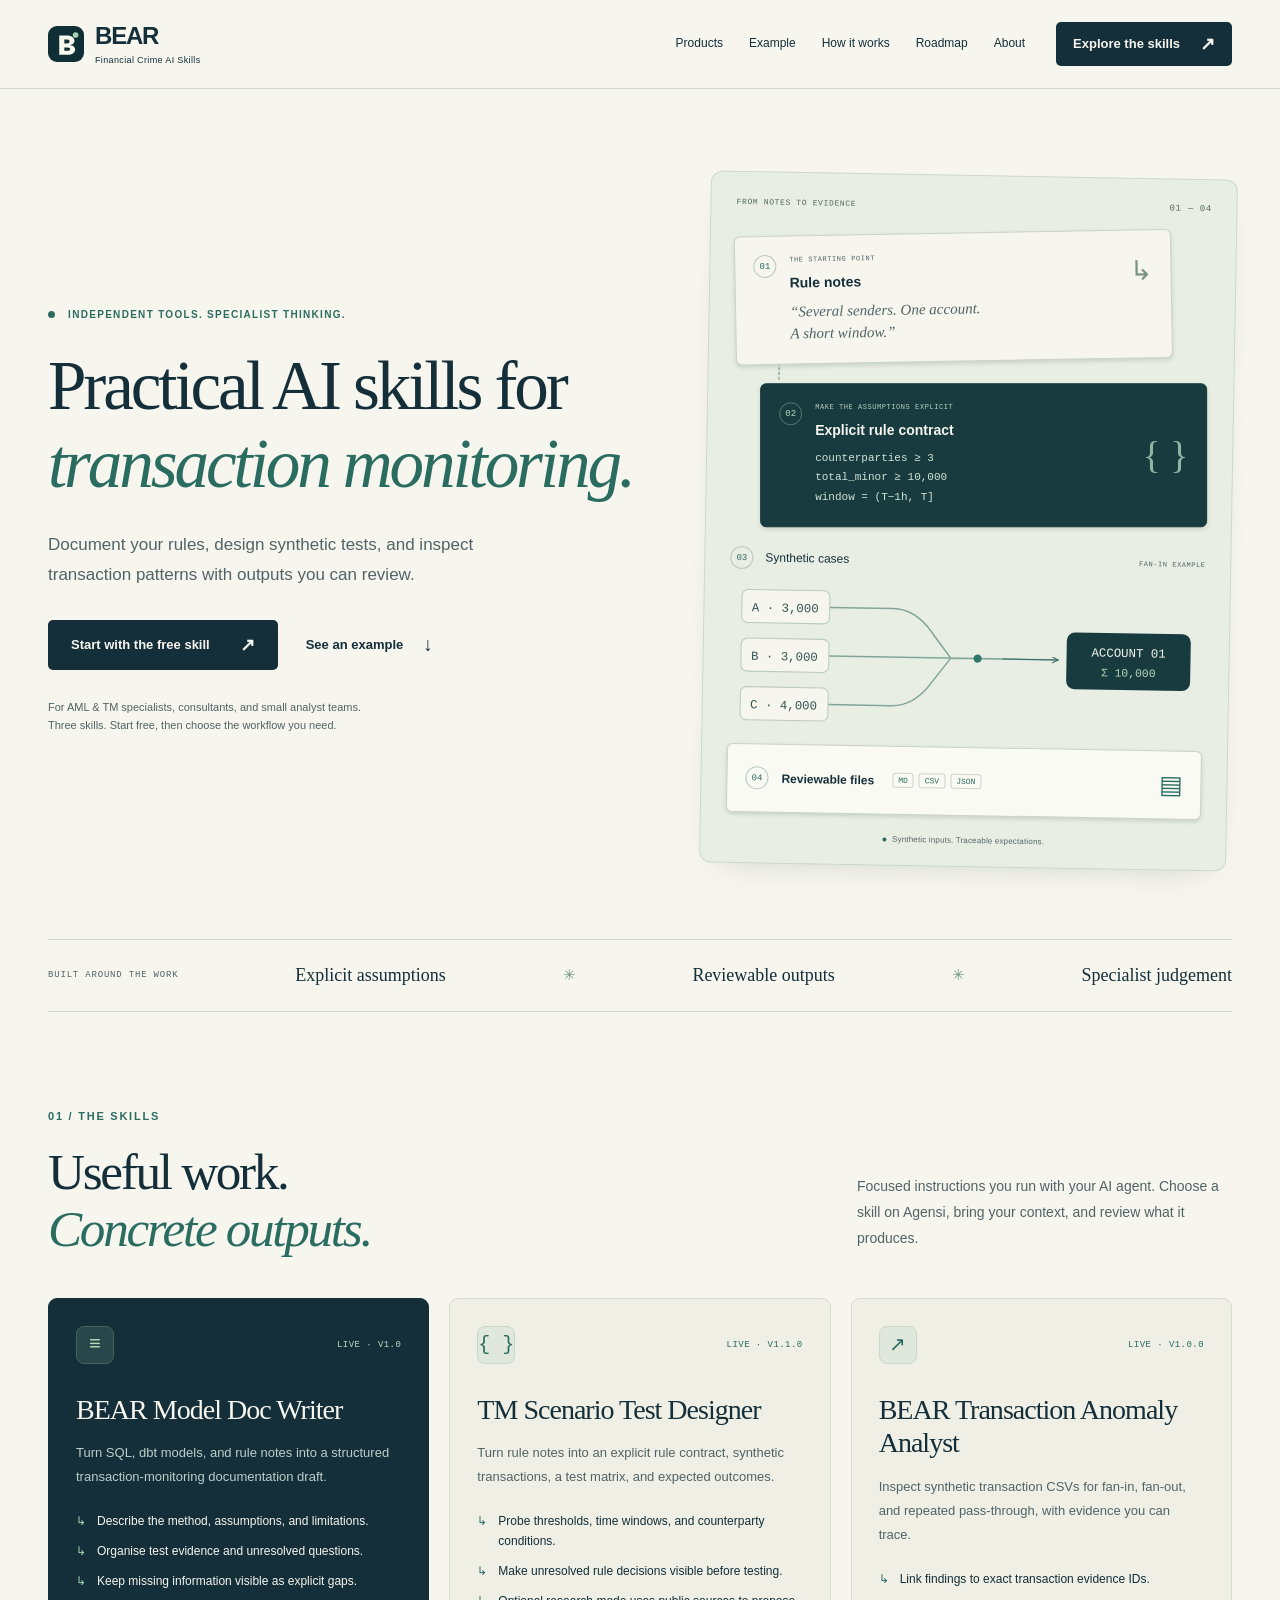
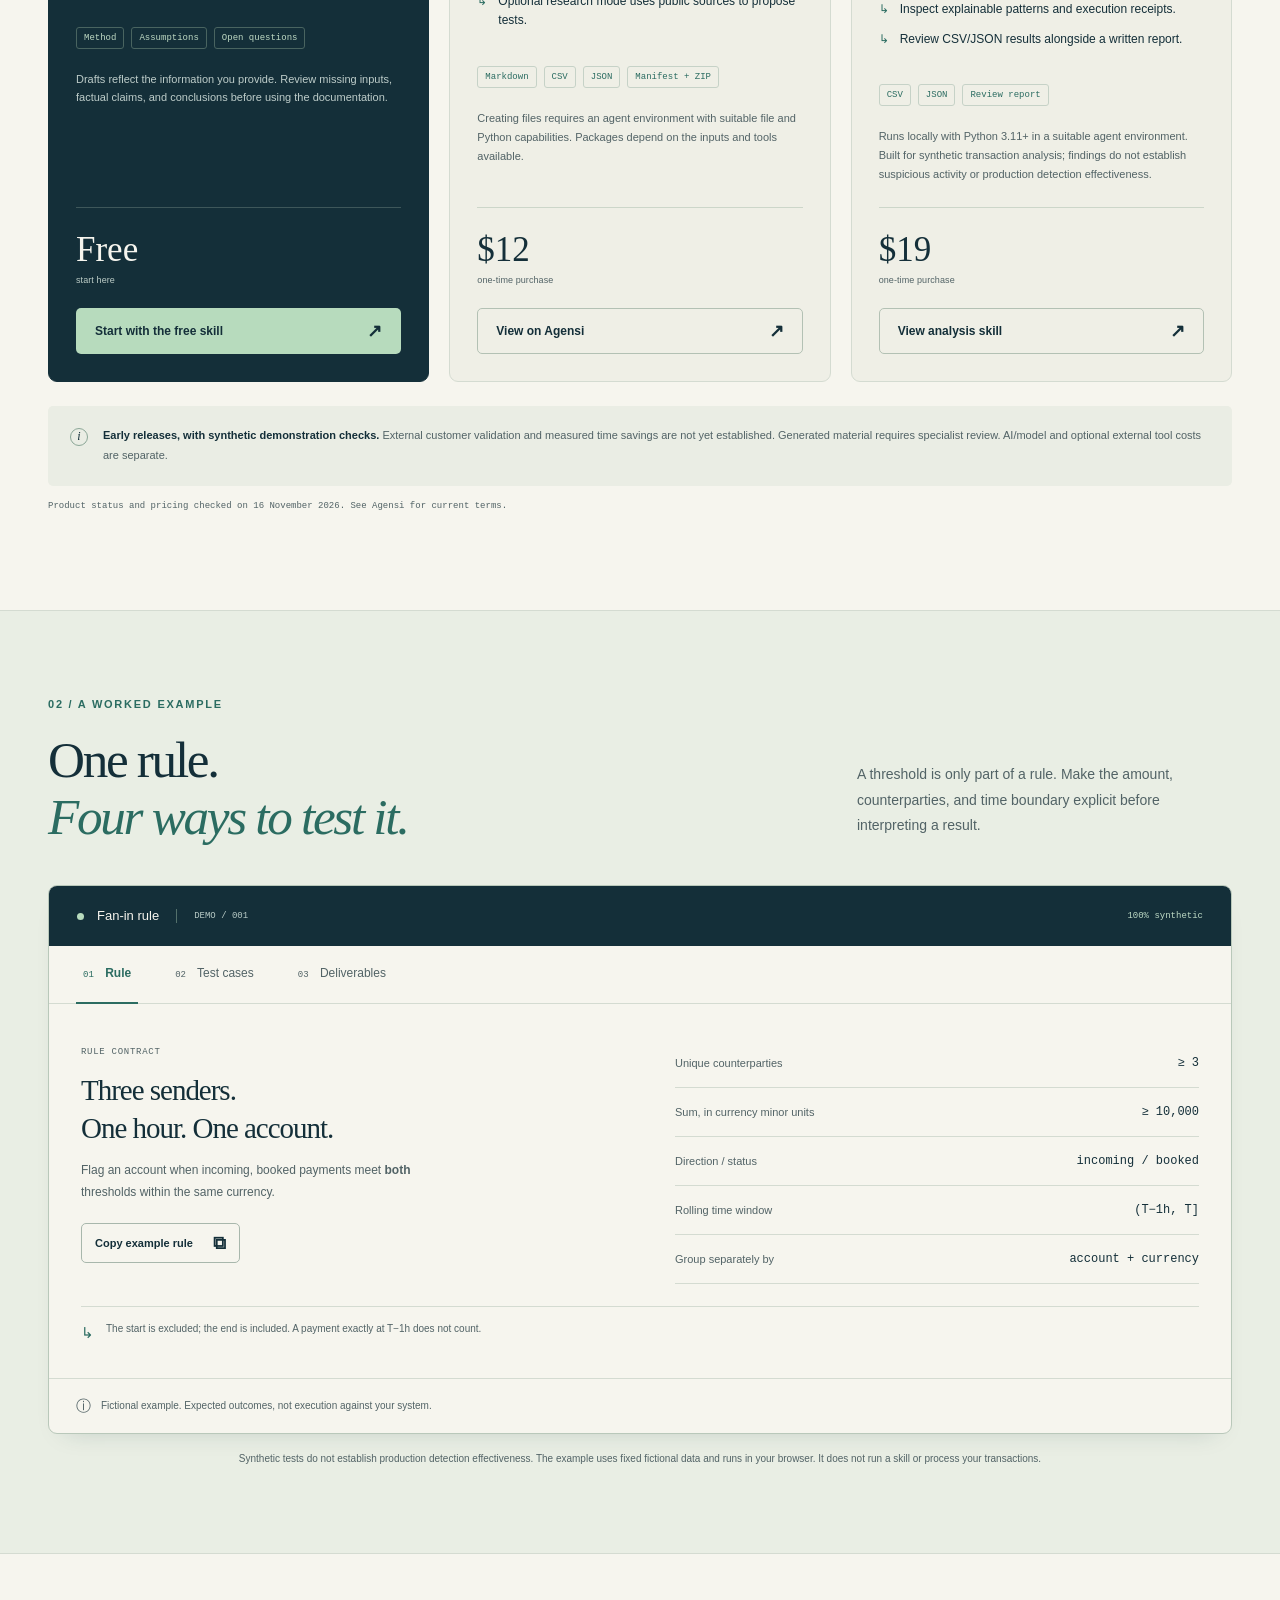
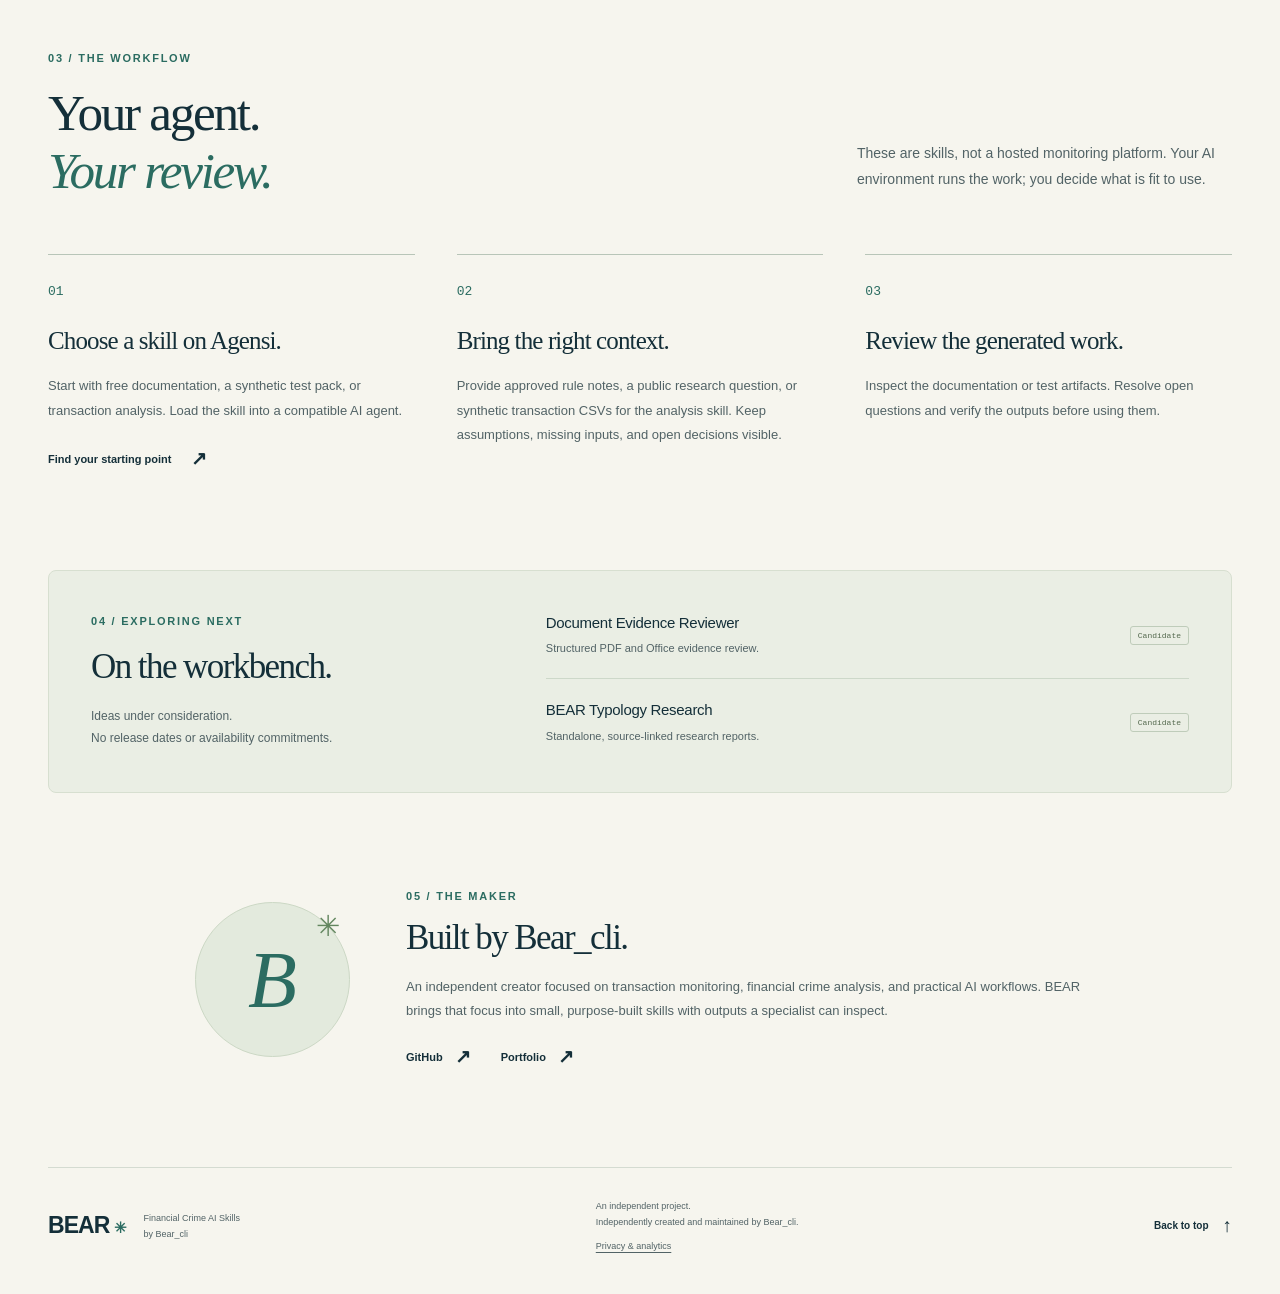
==== commit 2ad0fb06: "Use Bear_cli creator identity throughout BEAR site" ====
--- a/bear/index.html
+++ b/bear/index.html
@@ -118,6 +118,6 @@
     <section class="roadmap-section container" id="roadmap" aria-labelledby="roadmap-title"><div class="roadmap-heading"><p class="eyebrow">04 / EXPLORING NEXT</p><h2 id="roadmap-title">On the workbench.</h2><p>Ideas under consideration.<br>No release dates or availability commitments.</p></div><div class="roadmap-list"><article><div><h3>Document Evidence Reviewer</h3><p>Structured PDF and Office evidence review.</p></div><span class="candidate-label">Candidate</span></article><article><div><h3>BEAR Typology Research</h3><p>Standalone, source-linked research reports.</p></div><span class="candidate-label">Candidate</span></article></div></section>
     <section class="about-section container" id="about" aria-labelledby="about-title"><div class="about-mark" aria-hidden="true">B<span>✳</span></div><div><p class="eyebrow">05 / THE MAKER</p><h2 id="about-title">Built by Bear_cli.</h2><p>An independent creator focused on transaction monitoring, financial crime analysis, and practical AI workflows. BEAR brings that focus into small, purpose-built skills with outputs a specialist can inspect.</p><div class="about-links"><a class="text-link" href="https://github.com/overjoyde" target="_blank" rel="noopener noreferrer">GitHub <span aria-hidden="true">↗</span><span class="sr-only"> (opens in a new tab)</span></a><a class="text-link" href="https://overjoyde.github.io/" target="_blank" rel="noopener noreferrer">Portfolio <span aria-hidden="true">↗</span><span class="sr-only"> (opens in a new tab)</span></a></div></div></section>
   </main>
-  <footer class="container"><div><a class="footer-brand" href="#">BEAR<span aria-hidden="true">✳</span></a><p>Financial Crime AI Skills<br>by Bear_cli</p></div><p>An independent project.<br>Not an official Swish, Getswish, or Agensi product.<br><a class="privacy-link" href="./privacy.html">Privacy &amp; analytics</a></p><a class="text-link" href="#">Back to top <span aria-hidden="true">↑</span></a></footer>
+  <footer class="container"><div><a class="footer-brand" href="#">BEAR<span aria-hidden="true">✳</span></a><p>Financial Crime AI Skills<br>by Bear_cli</p></div><p>An independent project.<br>Independently created and maintained by Bear_cli.<br><a class="privacy-link" href="./privacy.html">Privacy &amp; analytics</a></p><a class="text-link" href="#">Back to top <span aria-hidden="true">↑</span></a></footer>
 </body>
 </html>
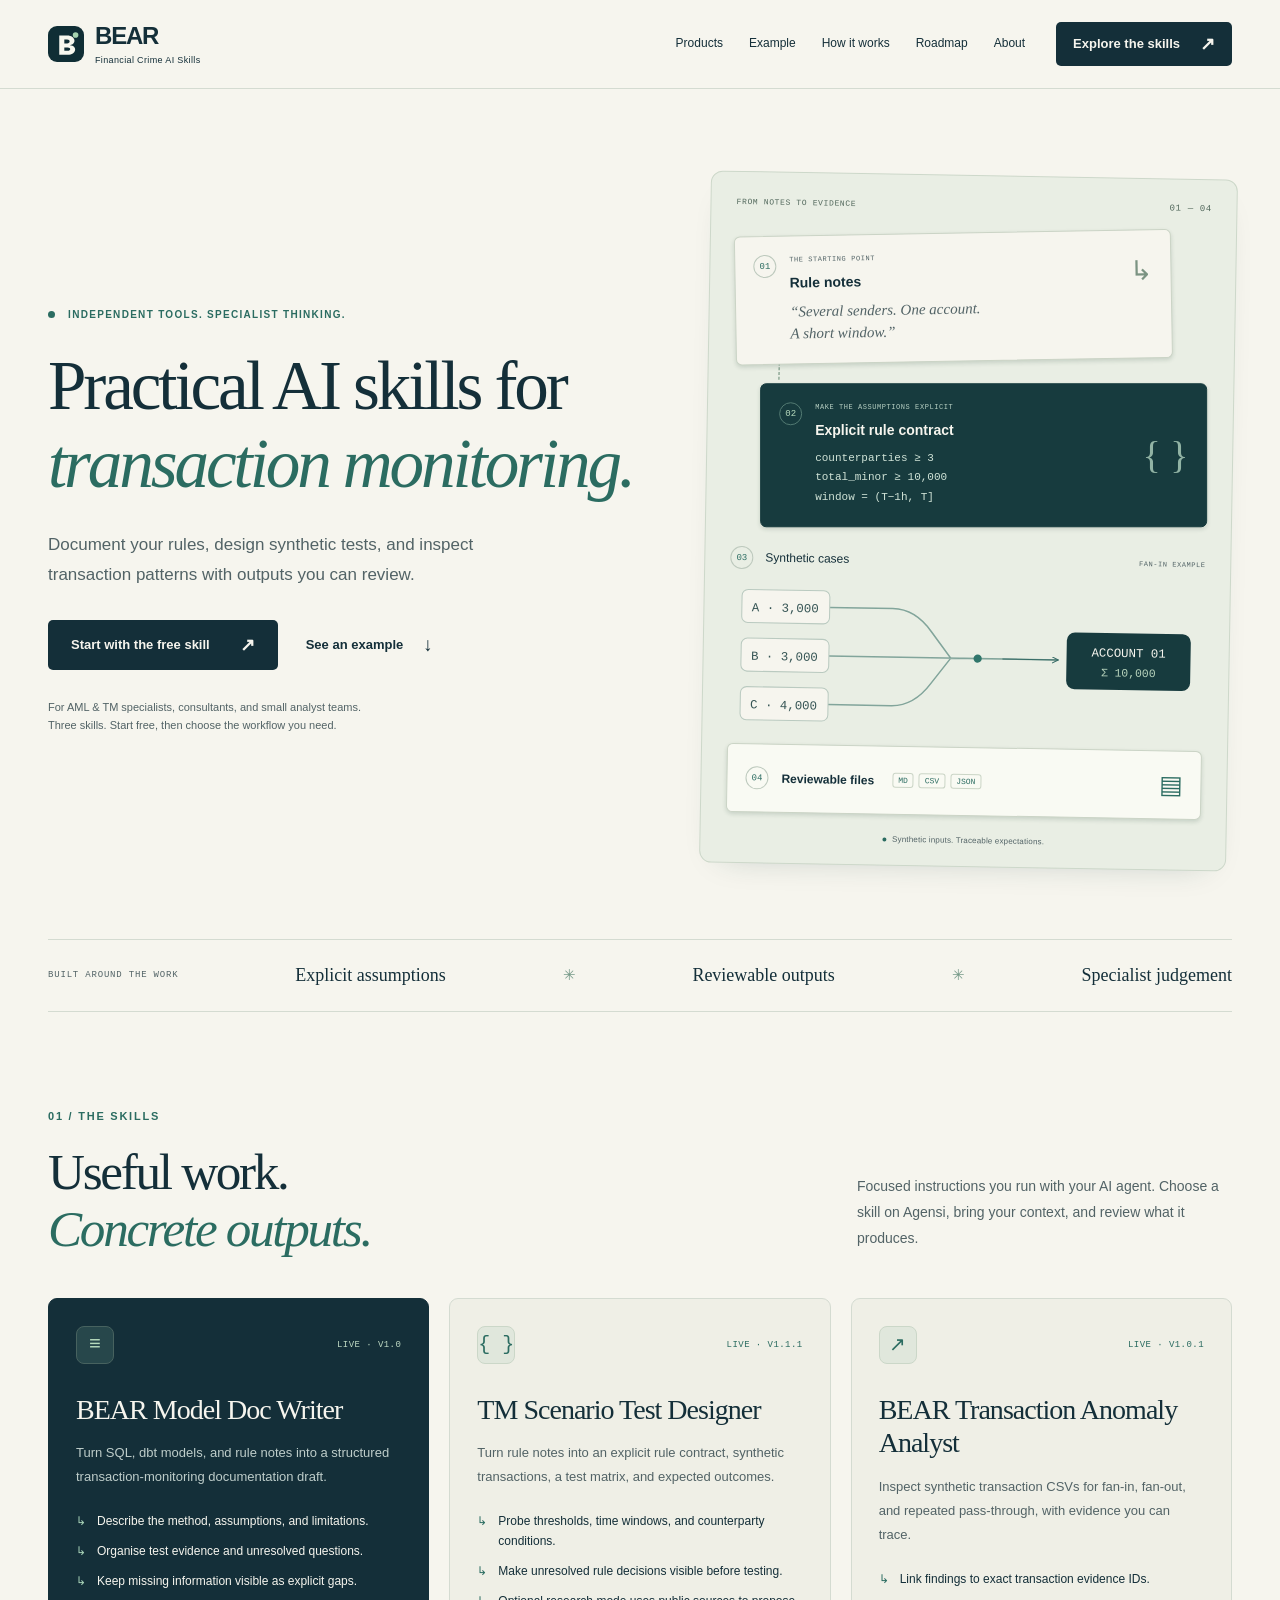
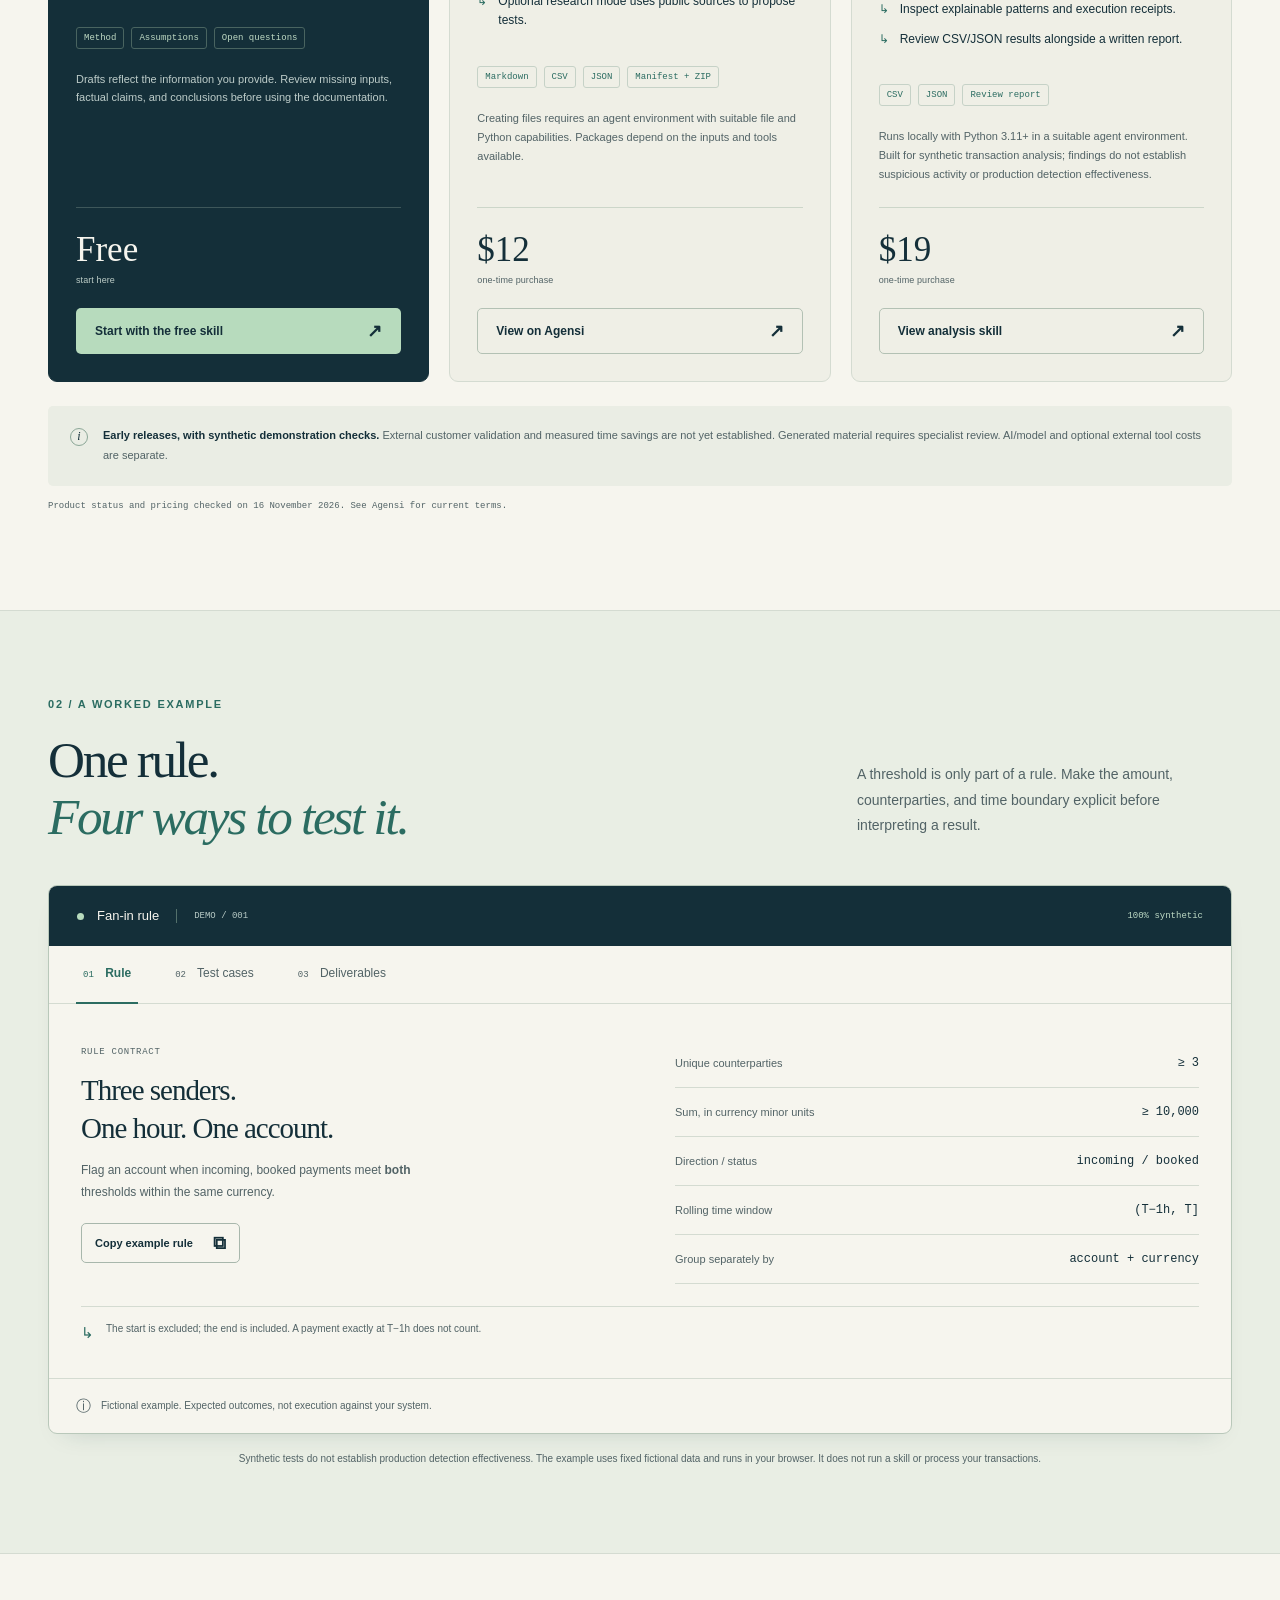
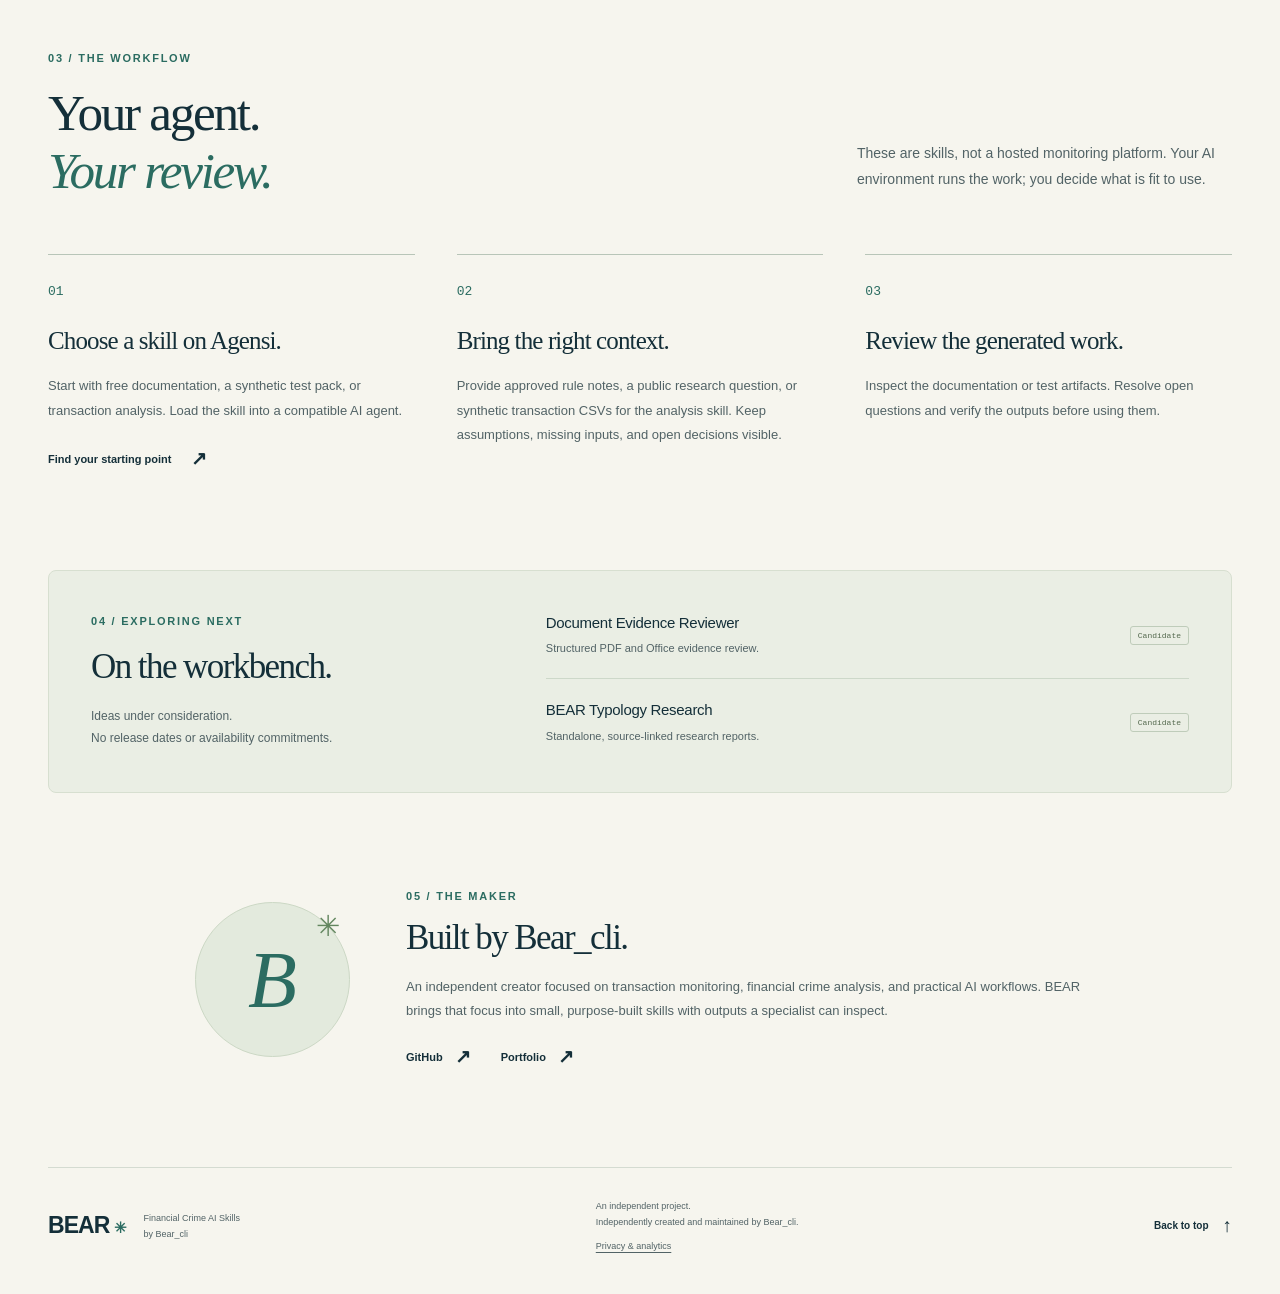
==== commit b53d1c20: "Refresh live skill versions after creator attribution update" ====
--- a/bear/index.html
+++ b/bear/index.html
@@ -75,7 +75,7 @@
     <div class="product-bottom"><div><span class="price">Free</span><span class="price-label">start here</span></div><a class="button" data-goatcounter-click="agensi-bear-model-doc-writer" href="https://agensi.io/skills/bear-model-doc-writer?utm_source=bear_website&amp;utm_medium=referral&amp;utm_campaign=bear_launch&amp;utm_content=product_bear-model-doc-writer" target="_blank" rel="noopener noreferrer">Start with the free skill <span aria-hidden="true">↗</span><span class="sr-only"> (opens in a new tab)</span></a></div>
   </article>
   <article class="product-card" id="tm-scenario-test-designer">
-    <div class="product-top"><span class="product-icon" aria-hidden="true">{ }</span><span class="product-label">Live · v1.1.0</span></div>
+    <div class="product-top"><span class="product-icon" aria-hidden="true">{ }</span><span class="product-label">Live · v1.1.1</span></div>
     <h3>TM Scenario Test Designer</h3><p class="product-intro">Turn rule notes into an explicit rule contract, synthetic transactions, a test matrix, and expected outcomes.</p>
     <ul><li>Probe thresholds, time windows, and counterparty conditions.</li><li>Make unresolved rule decisions visible before testing.</li><li>Optional research mode uses public sources to propose tests.</li></ul>
     <div class="product-formats"><span>Markdown</span><span>CSV</span><span>JSON</span><span>Manifest + ZIP</span></div>
@@ -83,7 +83,7 @@
     <div class="product-bottom"><div><span class="price">$12</span><span class="price-label">one-time purchase</span></div><a class="button" data-goatcounter-click="agensi-tm-scenario-test-designer" href="https://agensi.io/skills/tm-scenario-test-designer?utm_source=bear_website&amp;utm_medium=referral&amp;utm_campaign=bear_launch&amp;utm_content=product_tm-scenario-test-designer" target="_blank" rel="noopener noreferrer">View on Agensi <span aria-hidden="true">↗</span><span class="sr-only"> (opens in a new tab)</span></a></div>
   </article>
   <article class="product-card" id="bear-transaction-anomaly-analyst">
-    <div class="product-top"><span class="product-icon" aria-hidden="true">↗</span><span class="product-label">Live · v1.0.0</span></div>
+    <div class="product-top"><span class="product-icon" aria-hidden="true">↗</span><span class="product-label">Live · v1.0.1</span></div>
     <h3>BEAR Transaction Anomaly Analyst</h3><p class="product-intro">Inspect synthetic transaction CSVs for fan-in, fan-out, and repeated pass-through, with evidence you can trace.</p>
     <ul><li>Link findings to exact transaction evidence IDs.</li><li>Inspect explainable patterns and execution receipts.</li><li>Review CSV/JSON results alongside a written report.</li></ul>
     <div class="product-formats"><span>CSV</span><span>JSON</span><span>Review report</span></div>
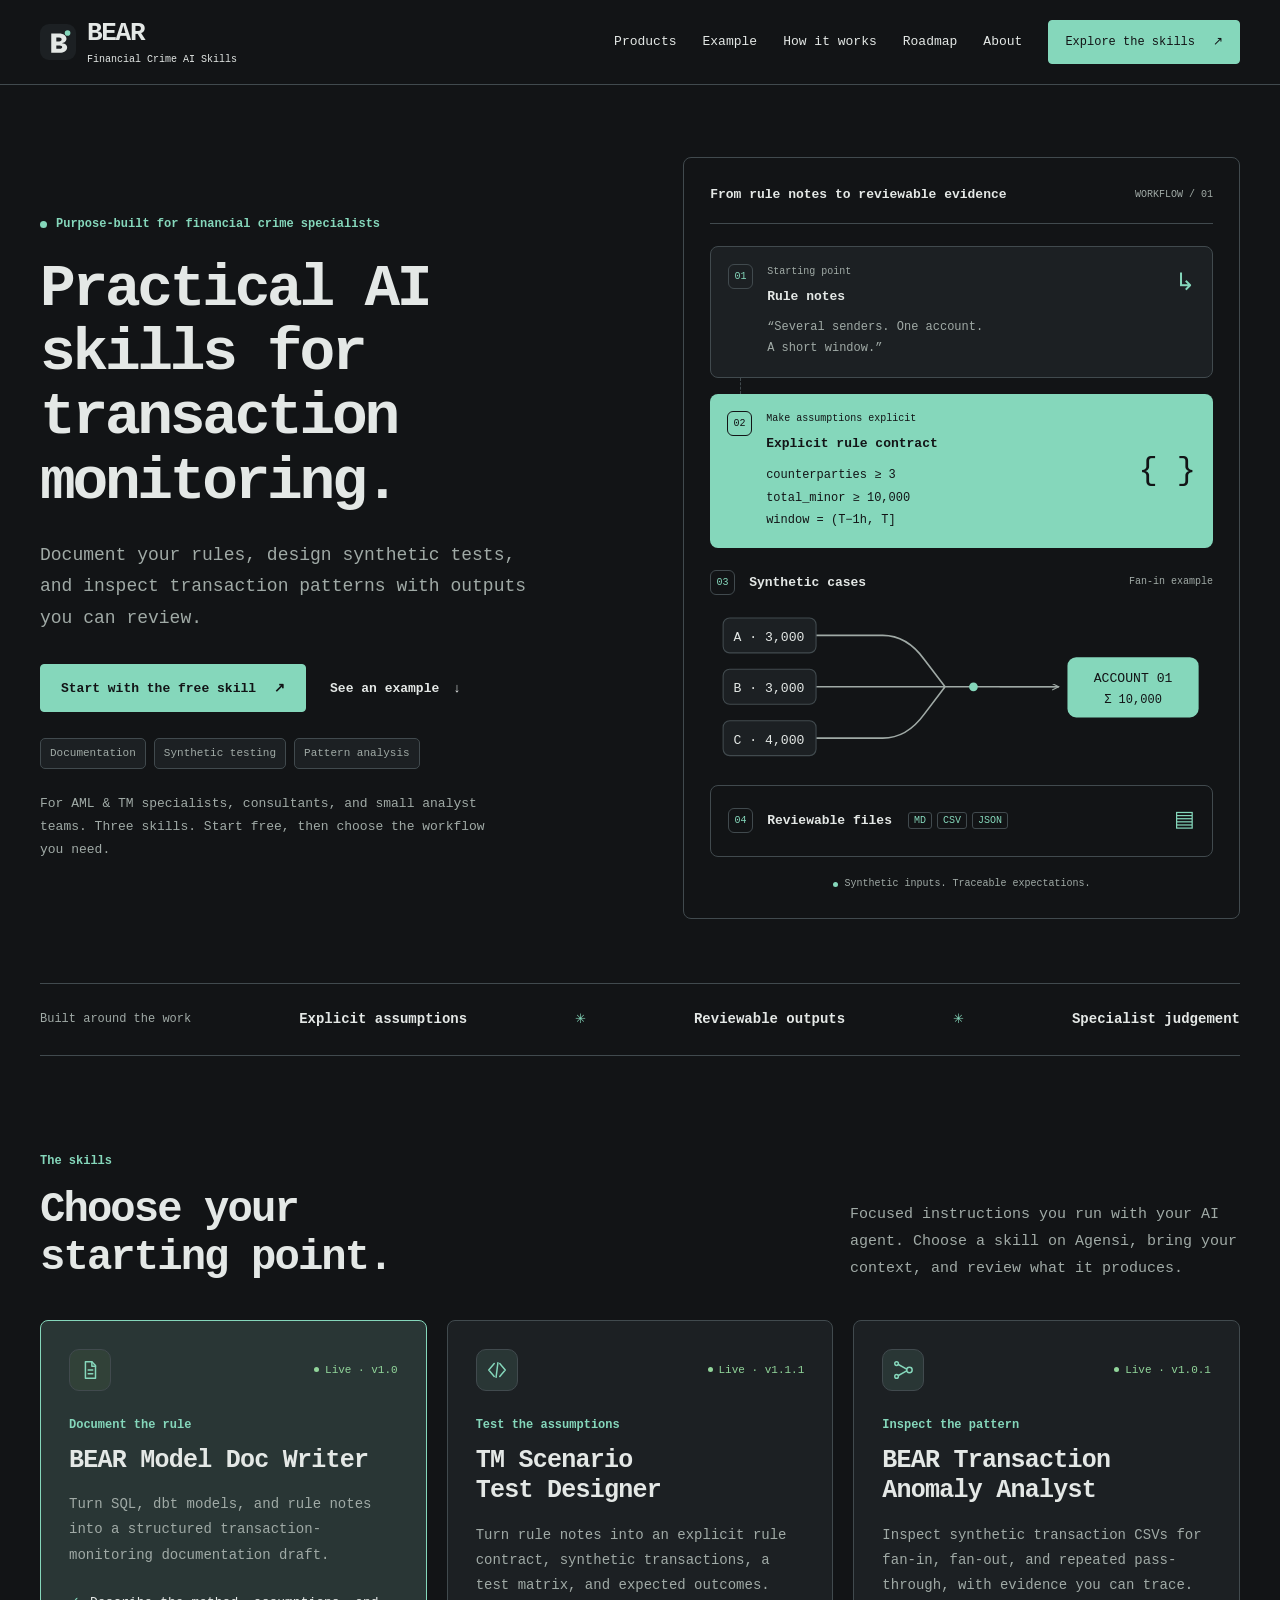
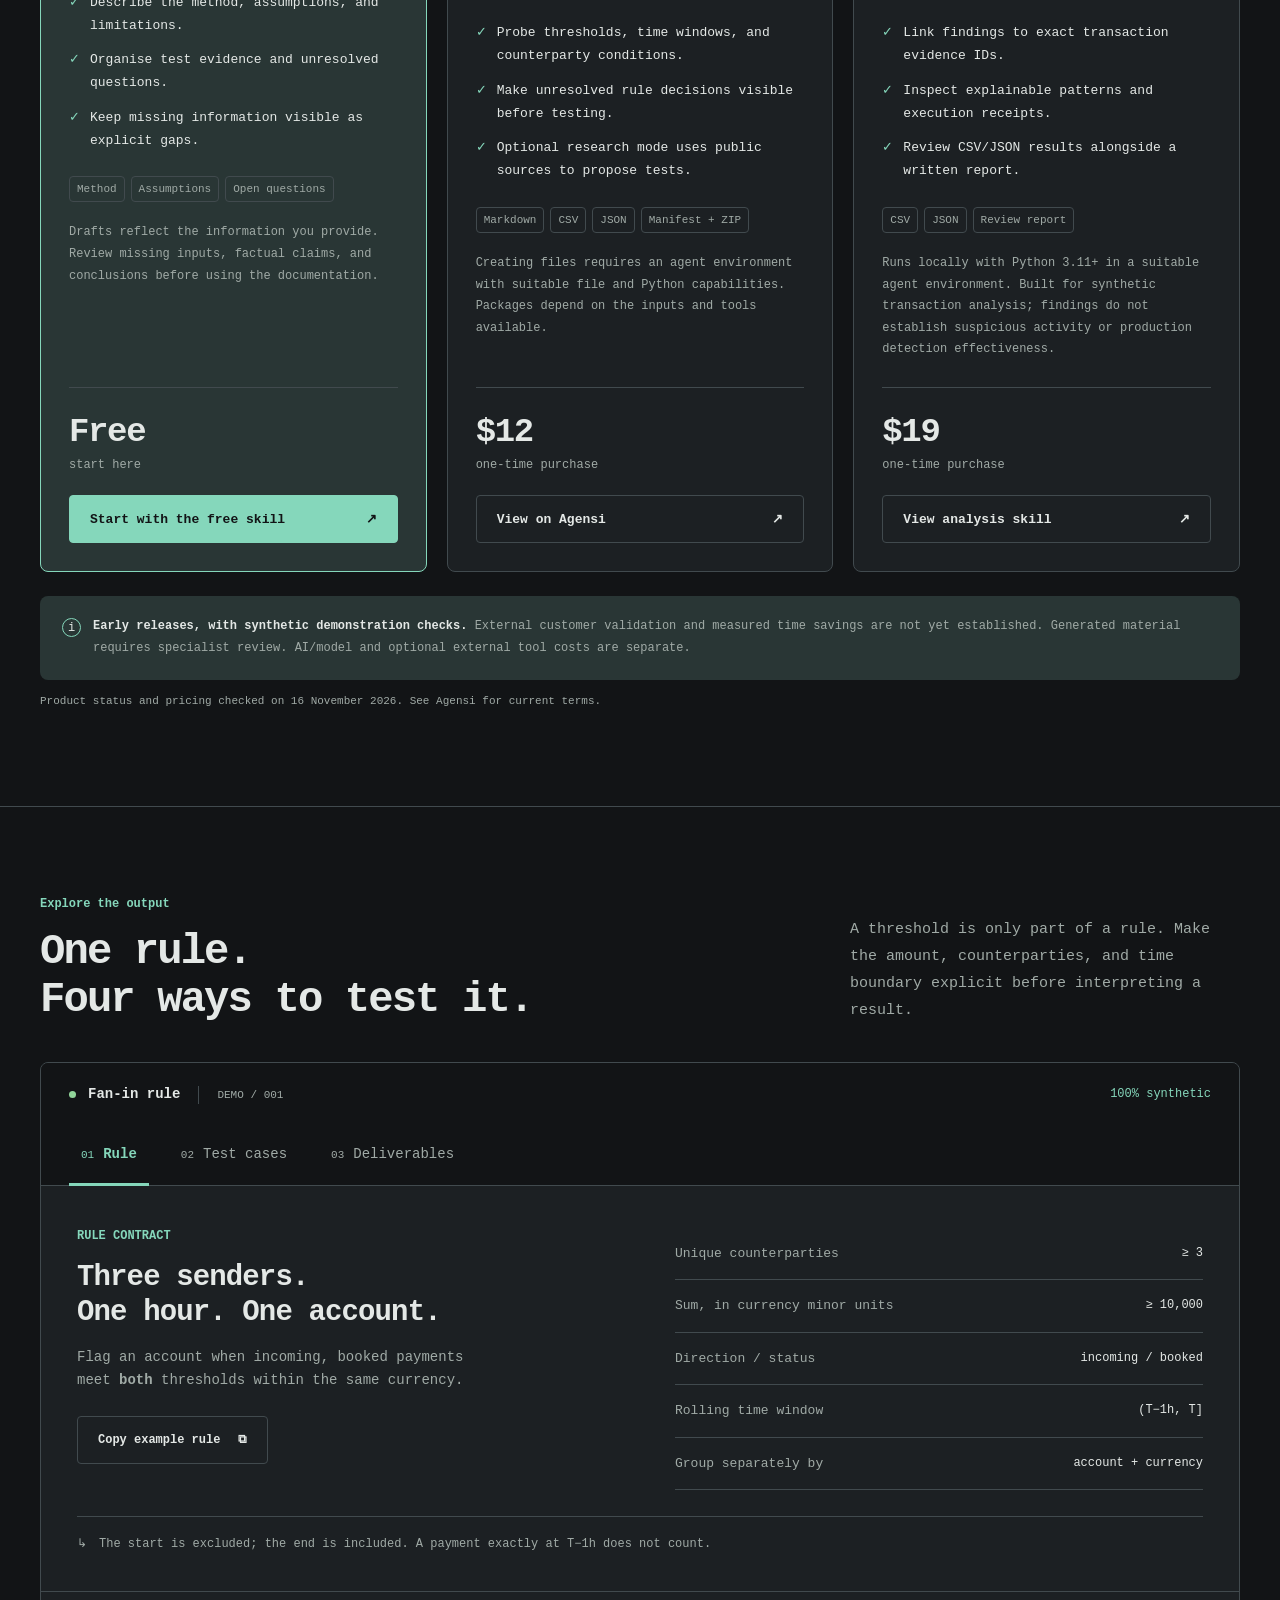
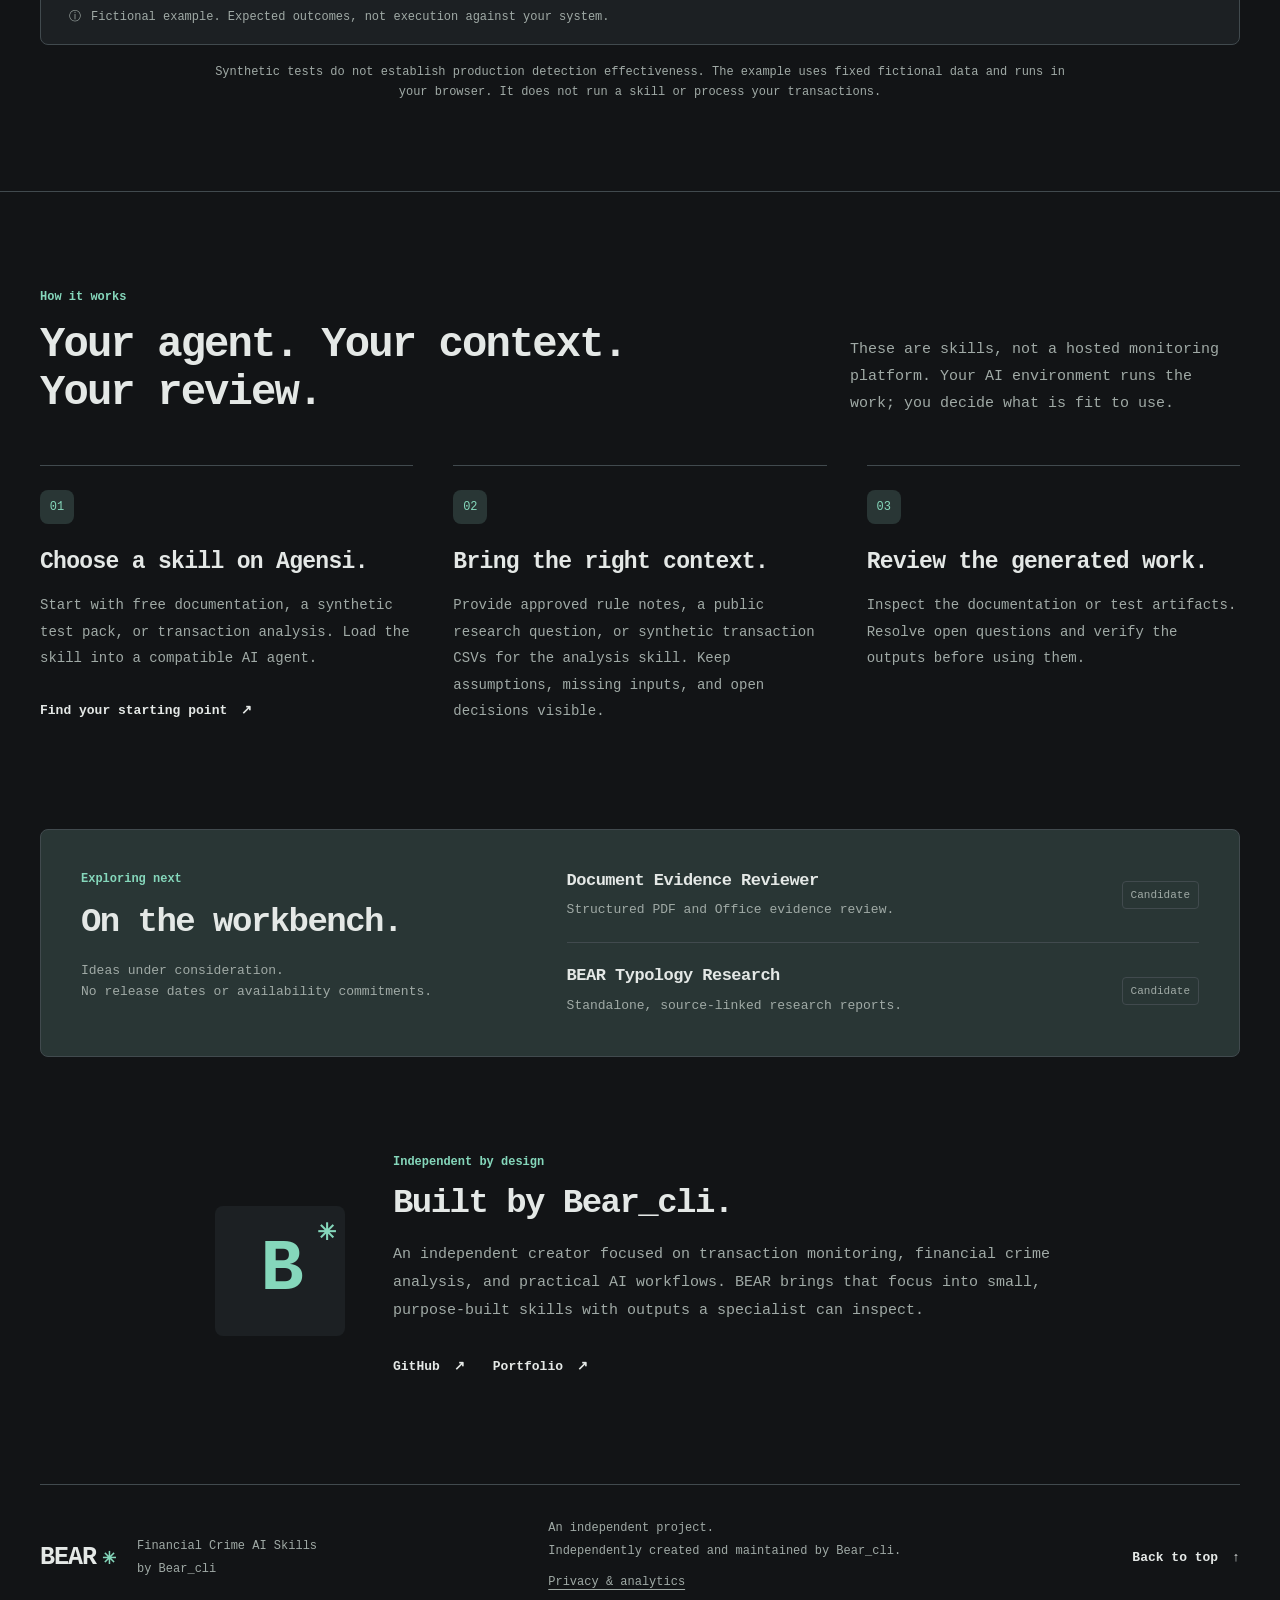
==== commit 4c9a4ad7: "Align portfolio and BEAR pages with Graphite Mint design" ====
--- a/bear/index.html
+++ b/bear/index.html
@@ -1,9 +1,9 @@
 <!doctype html>
-<html lang="en">
+<html lang="en" data-theme="graphite-mint">
 <head>
   <meta charset="utf-8">
   <meta name="viewport" content="width=device-width, initial-scale=1">
-  <meta name="theme-color" content="#f6f5ee">
+  <meta name="theme-color" content="#121416">
   <title>BEAR — Financial Crime AI Skills by Bear_cli</title>
   <meta name="description" content="Practical AI skills for transaction monitoring. Document your rules, design synthetic tests, and inspect transaction patterns with outputs you can review. Explore BEAR on Agensi.">
   <meta property="og:title" content="BEAR — Financial Crime AI Skills">
@@ -36,26 +36,27 @@
   <main id="main">
     <section class="hero container" aria-labelledby="hero-title">
       <div class="hero-copy">
-        <p class="eyebrow"><span class="status-dot"></span> Independent tools. Specialist thinking.</p>
-        <h1 id="hero-title">Practical AI skills for <em>transaction monitoring.</em></h1>
+        <p class="eyebrow"><span class="status-dot"></span> Purpose-built for financial crime specialists</p>
+        <h1 id="hero-title">Practical AI skills for transaction monitoring.</h1>
         <p class="hero-description">Document your rules, design synthetic tests, and inspect transaction patterns with outputs you can review.</p>
         <div class="hero-actions"><a class="button primary" data-goatcounter-click="agensi-bear-model-doc-writer" href="https://agensi.io/skills/bear-model-doc-writer?utm_source=bear_website&amp;utm_medium=referral&amp;utm_campaign=bear_launch&amp;utm_content=hero" target="_blank" rel="noopener noreferrer">Start with the free skill <span aria-hidden="true">↗</span><span class="sr-only"> (opens in a new tab)</span></a><a class="text-link" href="#example">See an example <span aria-hidden="true">↓</span></a></div>
+        <div class="hero-domains" aria-label="Skill workflows"><span>Documentation</span><span>Synthetic testing</span><span>Pattern analysis</span></div>
         <p class="hero-byline">For AML &amp; TM specialists, consultants, and small analyst teams. Three skills. Start free, then choose the workflow you need.</p>
       </div>
       <div class="hero-visual" role="img" aria-label="Workflow from rule notes to an explicit rule contract, synthetic cases, and reviewable files. Three counterparties send payments of 3,000, 3,000 and 4,000 to one account.">
-        <div class="visual-topline"><span class="mono">FROM NOTES TO EVIDENCE</span><span class="visual-index">01 — 04</span></div>
-        <div class="note-slip"><span class="stage-no">01</span><div><span class="micro-label">THE STARTING POINT</span><strong>Rule notes</strong><p>“Several senders. One account.<br>A short window.”</p></div><span class="note-mark" aria-hidden="true">↳</span></div>
+        <div class="visual-topline"><span class="mono">From rule notes to reviewable evidence</span><span class="visual-index">WORKFLOW / 01</span></div>
+        <div class="note-slip"><span class="stage-no">01</span><div><span class="micro-label">Starting point</span><strong>Rule notes</strong><p>“Several senders. One account.<br>A short window.”</p></div><span class="note-mark" aria-hidden="true">↳</span></div>
         <div class="vertical-connector" aria-hidden="true"></div>
-        <div class="contract-slip"><span class="stage-no">02</span><div><span class="micro-label">MAKE THE ASSUMPTIONS EXPLICIT</span><strong>Explicit rule contract</strong><code>counterparties ≥ 3<br>total_minor ≥ 10,000<br>window = (T−1h, T]</code></div><span class="contract-mark" aria-hidden="true">{ }</span></div>
-        <div class="flow-stage"><div class="flow-label"><span class="stage-no">03</span><strong>Synthetic cases</strong><span class="micro-label">FAN-IN EXAMPLE</span></div>
+        <div class="contract-slip"><span class="stage-no">02</span><div><span class="micro-label">Make assumptions explicit</span><strong>Explicit rule contract</strong><code>counterparties ≥ 3<br>total_minor ≥ 10,000<br>window = (T−1h, T]</code></div><span class="contract-mark" aria-hidden="true">{ }</span></div>
+        <div class="flow-stage"><div class="flow-label"><span class="stage-no">03</span><strong>Synthetic cases</strong><span class="micro-label">Fan-in example</span></div>
           <svg class="flow-svg" viewBox="0 0 460 146" aria-hidden="true">
-            <defs><marker id="flow-arrow" markerWidth="7" markerHeight="7" refX="6" refY="3" orient="auto"><path d="m0 0 6 3-6 3" fill="none" stroke="#386c67"/></marker></defs>
-            <path class="flow-path" d="M97 26H158Q180 26 196 48L215 73H319M97 73H319M97 120H158Q180 120 196 98L215 73" fill="none" stroke="#82a59b" stroke-width="1.5"/>
-            <path d="M265 73H319" fill="none" stroke="#386c67" marker-end="url(#flow-arrow)"/>
-            <g fill="#f6f5ee" stroke="#bacac0"><rect x="12" y="10" width="85" height="32" rx="6"/><rect x="12" y="57" width="85" height="32" rx="6"/><rect x="12" y="104" width="85" height="32" rx="6"/></g>
-            <g fill="#355454" font-family="monospace" font-size="12" text-anchor="middle"><text x="54" y="31">A · 3,000</text><text x="54" y="78">B · 3,000</text><text x="54" y="125">C · 4,000</text></g>
-            <circle class="flow-pulse" cx="241" cy="73" r="4" fill="#30766b"/>
-            <rect x="327" y="46" width="120" height="55" rx="8" fill="#173b3e"/><text x="387" y="69" text-anchor="middle" fill="#f6f5ee" font-family="monospace" font-size="12">ACCOUNT 01</text><text x="387" y="88" text-anchor="middle" fill="#b8d4bd" font-family="monospace" font-size="11">Σ 10,000</text>
+            <defs><marker id="flow-arrow" markerWidth="7" markerHeight="7" refX="6" refY="3" orient="auto"><path d="m0 0 6 3-6 3" fill="none" stroke="var(--muted)"/></marker></defs>
+            <path class="flow-path" d="M97 26H158Q180 26 196 48L215 73H319M97 73H319M97 120H158Q180 120 196 98L215 73" fill="none" stroke="var(--muted)" stroke-width="1.5"/>
+            <path d="M265 73H319" fill="none" stroke="var(--muted)" marker-end="url(#flow-arrow)"/>
+            <g fill="var(--surface)" stroke="var(--line)"><rect x="12" y="10" width="85" height="32" rx="6"/><rect x="12" y="57" width="85" height="32" rx="6"/><rect x="12" y="104" width="85" height="32" rx="6"/></g>
+            <g fill="var(--ink)" font-family="monospace" font-size="12" text-anchor="middle"><text x="54" y="31">A · 3,000</text><text x="54" y="78">B · 3,000</text><text x="54" y="125">C · 4,000</text></g>
+            <circle class="flow-pulse" cx="241" cy="73" r="4" fill="var(--teal)"/>
+            <rect x="327" y="46" width="120" height="55" rx="8" fill="var(--teal)"/><text x="387" y="69" text-anchor="middle" fill="var(--paper)" font-family="monospace" font-size="12">ACCOUNT 01</text><text x="387" y="88" text-anchor="middle" fill="var(--paper)" font-family="monospace" font-size="11">Σ 10,000</text>
           </svg>
         </div>
         <div class="files-slip"><span class="stage-no">04</span><div><strong>Reviewable files</strong><div class="file-types"><span>MD</span><span>CSV</span><span>JSON</span></div></div><span class="file-stack" aria-hidden="true">▤</span></div>
@@ -64,27 +65,27 @@
     </section>
     <div class="principles container"><span>Built around the work</span><p>Explicit assumptions</p><span aria-hidden="true">✳</span><p>Reviewable outputs</p><span aria-hidden="true">✳</span><p>Specialist judgement</p></div>
     <section class="section container" id="products" aria-labelledby="products-title">
-      <div class="section-heading"><div><p class="eyebrow">01 / THE SKILLS</p><h2 id="products-title">Useful work.<br><em>Concrete outputs.</em></h2></div><p>Focused instructions you run with your AI agent. Choose a skill on Agensi, bring your context, and review what it produces.</p></div>
+      <div class="section-heading"><div><p class="eyebrow">The skills</p><h2 id="products-title">Choose your<br>starting point.</h2></div><p>Focused instructions you run with your AI agent. Choose a skill on Agensi, bring your context, and review what it produces.</p></div>
       <div class="products-grid" id="product-cards">
   <article class="product-card featured" id="bear-model-doc-writer">
-    <div class="product-top"><span class="product-icon" aria-hidden="true">≡</span><span class="product-label">Live · v1.0</span></div>
-    <h3>BEAR Model Doc Writer</h3><p class="product-intro">Turn SQL, dbt models, and rule notes into a structured transaction-monitoring documentation draft.</p>
+    <div class="product-top"><span class="product-icon" aria-hidden="true"><svg viewBox="0 0 24 24" fill="none" stroke="currentColor" stroke-width="1.6" stroke-linecap="round" stroke-linejoin="round"><path d="M7 3h7l4 4v14H7z"/><path d="M14 3v5h4M10 12h5M10 16h5"/></svg></span><span class="product-label">Live · v1.0</span></div>
+    <p class="product-purpose">Document the rule</p><h3>BEAR Model Doc Writer</h3><p class="product-intro">Turn SQL, dbt models, and rule notes into a structured transaction-monitoring documentation draft.</p>
     <ul><li>Describe the method, assumptions, and limitations.</li><li>Organise test evidence and unresolved questions.</li><li>Keep missing information visible as explicit gaps.</li></ul>
     <div class="product-formats"><span>Method</span><span>Assumptions</span><span>Open questions</span></div>
     <p class="product-limit">Drafts reflect the information you provide. Review missing inputs, factual claims, and conclusions before using the documentation.</p>
     <div class="product-bottom"><div><span class="price">Free</span><span class="price-label">start here</span></div><a class="button" data-goatcounter-click="agensi-bear-model-doc-writer" href="https://agensi.io/skills/bear-model-doc-writer?utm_source=bear_website&amp;utm_medium=referral&amp;utm_campaign=bear_launch&amp;utm_content=product_bear-model-doc-writer" target="_blank" rel="noopener noreferrer">Start with the free skill <span aria-hidden="true">↗</span><span class="sr-only"> (opens in a new tab)</span></a></div>
   </article>
   <article class="product-card" id="tm-scenario-test-designer">
-    <div class="product-top"><span class="product-icon" aria-hidden="true">{ }</span><span class="product-label">Live · v1.1.1</span></div>
-    <h3>TM Scenario Test Designer</h3><p class="product-intro">Turn rule notes into an explicit rule contract, synthetic transactions, a test matrix, and expected outcomes.</p>
+    <div class="product-top"><span class="product-icon" aria-hidden="true"><svg viewBox="0 0 24 24" fill="none" stroke="currentColor" stroke-width="1.6" stroke-linecap="round" stroke-linejoin="round"><path d="m9 5-6 7 6 7m6-14 6 7-6 7m-2-15-2 16"/></svg></span><span class="product-label">Live · v1.1.1</span></div>
+    <p class="product-purpose">Test the assumptions</p><h3>TM Scenario Test Designer</h3><p class="product-intro">Turn rule notes into an explicit rule contract, synthetic transactions, a test matrix, and expected outcomes.</p>
     <ul><li>Probe thresholds, time windows, and counterparty conditions.</li><li>Make unresolved rule decisions visible before testing.</li><li>Optional research mode uses public sources to propose tests.</li></ul>
     <div class="product-formats"><span>Markdown</span><span>CSV</span><span>JSON</span><span>Manifest + ZIP</span></div>
     <p class="product-limit">Creating files requires an agent environment with suitable file and Python capabilities. Packages depend on the inputs and tools available.</p>
     <div class="product-bottom"><div><span class="price">$12</span><span class="price-label">one-time purchase</span></div><a class="button" data-goatcounter-click="agensi-tm-scenario-test-designer" href="https://agensi.io/skills/tm-scenario-test-designer?utm_source=bear_website&amp;utm_medium=referral&amp;utm_campaign=bear_launch&amp;utm_content=product_tm-scenario-test-designer" target="_blank" rel="noopener noreferrer">View on Agensi <span aria-hidden="true">↗</span><span class="sr-only"> (opens in a new tab)</span></a></div>
   </article>
   <article class="product-card" id="bear-transaction-anomaly-analyst">
-    <div class="product-top"><span class="product-icon" aria-hidden="true">↗</span><span class="product-label">Live · v1.0.1</span></div>
-    <h3>BEAR Transaction Anomaly Analyst</h3><p class="product-intro">Inspect synthetic transaction CSVs for fan-in, fan-out, and repeated pass-through, with evidence you can trace.</p>
+    <div class="product-top"><span class="product-icon" aria-hidden="true"><svg viewBox="0 0 24 24" fill="none" stroke="currentColor" stroke-width="1.6" stroke-linecap="round" stroke-linejoin="round"><circle cx="5" cy="5" r="2"/><circle cx="5" cy="19" r="2"/><circle cx="19" cy="12" r="3"/><path d="m7 6 9 5m-9 7 9-5"/></svg></span><span class="product-label">Live · v1.0.1</span></div>
+    <p class="product-purpose">Inspect the pattern</p><h3>BEAR Transaction Anomaly Analyst</h3><p class="product-intro">Inspect synthetic transaction CSVs for fan-in, fan-out, and repeated pass-through, with evidence you can trace.</p>
     <ul><li>Link findings to exact transaction evidence IDs.</li><li>Inspect explainable patterns and execution receipts.</li><li>Review CSV/JSON results alongside a written report.</li></ul>
     <div class="product-formats"><span>CSV</span><span>JSON</span><span>Review report</span></div>
     <p class="product-limit">Runs locally with Python 3.11+ in a suitable agent environment. Built for synthetic transaction analysis; findings do not establish suspicious activity or production detection effectiveness.</p>
@@ -96,7 +97,7 @@
     </section>
     <section class="example-section" id="example" aria-labelledby="example-title">
       <div class="container">
-        <div class="section-heading"><div><p class="eyebrow">02 / A WORKED EXAMPLE</p><h2 id="example-title">One rule.<br><em>Four ways to test it.</em></h2></div><p>A threshold is only part of a rule. Make the amount, counterparties, and time boundary explicit before interpreting a result.</p></div>
+        <div class="section-heading"><div><p class="eyebrow">Explore the output</p><h2 id="example-title">One rule.<br>Four ways to test it.</h2></div><p>A threshold is only part of a rule. Make the amount, counterparties, and time boundary explicit before interpreting a result.</p></div>
         <div class="example-workbench">
           <div class="workbench-header"><div><span class="status-dot"></span><strong>Fan-in rule</strong><span class="mono workbench-id">DEMO / 001</span></div><span class="synthetic-label">100% synthetic</span></div>
           <div class="tablist" role="tablist" aria-label="Example views"><button role="tab" id="tab-rule" aria-controls="panel-rule" aria-selected="true" data-tab="rule"><span>01</span> Rule</button><button role="tab" data-goatcounter-click="example-test-cases" id="tab-cases" aria-controls="panel-cases" aria-selected="false" tabindex="-1" data-tab="cases"><span>02</span> Test cases</button><button role="tab" data-goatcounter-click="example-deliverables" id="tab-files" aria-controls="panel-files" aria-selected="false" tabindex="-1" data-tab="files"><span>03</span> Deliverables</button></div>
@@ -112,11 +113,11 @@
       </div>
     </section>
     <section class="section container" id="how-it-works" aria-labelledby="how-title">
-      <div class="section-heading"><div><p class="eyebrow">03 / THE WORKFLOW</p><h2 id="how-title">Your agent.<br><em>Your review.</em></h2></div><p>These are skills, not a hosted monitoring platform. Your AI environment runs the work; you decide what is fit to use.</p></div>
+      <div class="section-heading"><div><p class="eyebrow">How it works</p><h2 id="how-title">Your agent. Your context.<br>Your review.</h2></div><p>These are skills, not a hosted monitoring platform. Your AI environment runs the work; you decide what is fit to use.</p></div>
       <div class="steps"><article><span class="step-number">01</span><h3>Choose a skill on Agensi.</h3><p>Start with free documentation, a synthetic test pack, or transaction analysis. Load the skill into a compatible AI agent.</p><a class="text-link" href="#products">Find your starting point <span aria-hidden="true">↗</span></a></article><article><span class="step-number">02</span><h3>Bring the right context.</h3><p>Provide approved rule notes, a public research question, or synthetic transaction CSVs for the analysis skill. Keep assumptions, missing inputs, and open decisions visible.</p></article><article><span class="step-number">03</span><h3>Review the generated work.</h3><p>Inspect the documentation or test artifacts. Resolve open questions and verify the outputs before using them.</p></article></div>
     </section>
-    <section class="roadmap-section container" id="roadmap" aria-labelledby="roadmap-title"><div class="roadmap-heading"><p class="eyebrow">04 / EXPLORING NEXT</p><h2 id="roadmap-title">On the workbench.</h2><p>Ideas under consideration.<br>No release dates or availability commitments.</p></div><div class="roadmap-list"><article><div><h3>Document Evidence Reviewer</h3><p>Structured PDF and Office evidence review.</p></div><span class="candidate-label">Candidate</span></article><article><div><h3>BEAR Typology Research</h3><p>Standalone, source-linked research reports.</p></div><span class="candidate-label">Candidate</span></article></div></section>
-    <section class="about-section container" id="about" aria-labelledby="about-title"><div class="about-mark" aria-hidden="true">B<span>✳</span></div><div><p class="eyebrow">05 / THE MAKER</p><h2 id="about-title">Built by Bear_cli.</h2><p>An independent creator focused on transaction monitoring, financial crime analysis, and practical AI workflows. BEAR brings that focus into small, purpose-built skills with outputs a specialist can inspect.</p><div class="about-links"><a class="text-link" href="https://github.com/overjoyde" target="_blank" rel="noopener noreferrer">GitHub <span aria-hidden="true">↗</span><span class="sr-only"> (opens in a new tab)</span></a><a class="text-link" href="https://overjoyde.github.io/" target="_blank" rel="noopener noreferrer">Portfolio <span aria-hidden="true">↗</span><span class="sr-only"> (opens in a new tab)</span></a></div></div></section>
+    <section class="roadmap-section container" id="roadmap" aria-labelledby="roadmap-title"><div class="roadmap-heading"><p class="eyebrow">Exploring next</p><h2 id="roadmap-title">On the workbench.</h2><p>Ideas under consideration.<br>No release dates or availability commitments.</p></div><div class="roadmap-list"><article><div><h3>Document Evidence Reviewer</h3><p>Structured PDF and Office evidence review.</p></div><span class="candidate-label">Candidate</span></article><article><div><h3>BEAR Typology Research</h3><p>Standalone, source-linked research reports.</p></div><span class="candidate-label">Candidate</span></article></div></section>
+    <section class="about-section container" id="about" aria-labelledby="about-title"><div class="about-mark" aria-hidden="true">B<span>✳</span></div><div><p class="eyebrow">Independent by design</p><h2 id="about-title">Built by Bear_cli.</h2><p>An independent creator focused on transaction monitoring, financial crime analysis, and practical AI workflows. BEAR brings that focus into small, purpose-built skills with outputs a specialist can inspect.</p><div class="about-links"><a class="text-link" href="https://github.com/overjoyde" target="_blank" rel="noopener noreferrer">GitHub <span aria-hidden="true">↗</span><span class="sr-only"> (opens in a new tab)</span></a><a class="text-link" href="https://overjoyde.github.io/" target="_blank" rel="noopener noreferrer">Portfolio <span aria-hidden="true">↗</span><span class="sr-only"> (opens in a new tab)</span></a></div></div></section>
   </main>
   <footer class="container"><div><a class="footer-brand" href="#">BEAR<span aria-hidden="true">✳</span></a><p>Financial Crime AI Skills<br>by Bear_cli</p></div><p>An independent project.<br>Independently created and maintained by Bear_cli.<br><a class="privacy-link" href="./privacy.html">Privacy &amp; analytics</a></p><a class="text-link" href="#">Back to top <span aria-hidden="true">↑</span></a></footer>
 </body>
--- a/bear/styles.css
+++ b/bear/styles.css
@@ -1,49 +1,419 @@
 @layer reset, base, components, responsive;
+
 @layer reset {
-  *,*::before,*::after{box-sizing:border-box}body,h1,h2,h3,p,ul,dl,dd{margin:0}button,a{-webkit-tap-highlight-color:transparent}button{font:inherit}img,svg{display:block;max-width:100%}button{cursor:pointer}[hidden]{display:none!important}
+  *, *::before, *::after { box-sizing: border-box; }
+  body, h1, h2, h3, h4, p, ul, dl, dd { margin: 0; }
+  button, a { -webkit-tap-highlight-color: transparent; }
+  button { font: inherit; cursor: pointer; }
+  img, svg { display: block; max-width: 100%; }
+  [hidden] { display: none !important; }
 }
+
 @layer base {
-  :root{--paper:#f6f5ee;--ink:#142f39;--muted:#526366;--teal:#2b6c61;--line:#d4dbd1;--light:#e9ede3;--mint:#b7dbbd;--sans:Arial,Helvetica,sans-serif;--serif:Georgia,'Times New Roman',serif;--mono:'SFMono-Regular',Consolas,'Liberation Mono',monospace}
-  html{scroll-behavior:smooth;scroll-padding-top:105px}body{background:var(--paper);color:var(--ink);font-family:var(--sans);font-size:16px;line-height:1.65;-webkit-font-smoothing:antialiased}a{color:inherit;text-decoration:none}button{color:inherit}h1,h2,h3{line-height:1.12;font-weight:500}h1,h2{font-family:var(--serif);letter-spacing:-.045em}h1{font-size:clamp(48px,5.4vw,78px)}h2{font-size:clamp(36px,4vw,54px)}h3{font-size:23px;letter-spacing:-.035em;line-height:1.3}em{font-weight:400;color:var(--teal)}p{color:var(--muted)}:focus-visible{outline:3px solid #b3652b;outline-offset:5px;border-radius:3px}::selection{background:#c4dcc9;color:var(--ink)}code,pre,.mono{font-family:var(--mono)}button{border:0}section[id]{scroll-margin-top:20px}
+  :root {
+    color-scheme: dark;
+    --paper: #121416;
+    --surface: #1C2023;
+    --ink: #E4E8E6;
+    --muted: #A0AAA6;
+    --teal: #85D7BB;
+    --line: #414A4E;
+    --light: #293635;
+    --mint: #85D7BB;
+    --dark: #121416;
+    --dark-muted: #A0AAA6;
+    --secondary: #B7A7DE;
+    --success: #91D59A;
+    --warning: #E4B769;
+    --error: #EE8F94;
+    --context-track: #314138;
+    --mono: 'SFMono-Regular', Consolas, 'Liberation Mono', monospace;
+    --sans: var(--mono);
+    --serif: var(--mono);
+    --radius: 8px;
+  }
+  html { scroll-behavior: smooth; scroll-padding-top: 100px; }
+  body { background: var(--paper); color: var(--ink); font: 16px/1.65 var(--sans); -webkit-font-smoothing: antialiased; }
+  a { color: inherit; text-decoration: none; }
+  button { color: inherit; }
+  h1, h2, h3 { font-weight: 650; text-wrap: balance; }
+  h1 { font-size: clamp(44px, 4.65vw, 68px); line-height: 1.08; letter-spacing: -.055em; }
+  h2 { font-size: clamp(32px, 3.3vw, 46px); line-height: 1.14; letter-spacing: -.045em; }
+  h3 { font-size: 24px; line-height: 1.25; letter-spacing: -.03em; }
+  em { font-style: normal; color: var(--teal); }
+  p { color: var(--muted); }
+  code, pre, .mono { font-family: var(--mono); }
+  button { border: 0; }
+  :focus-visible { outline: 3px solid var(--teal); outline-offset: 4px; }
+  ::selection { background: var(--mint); color: var(--ink); }
+  section[id] { scroll-margin-top: 24px; }
 }
+
 @layer components {
-  .container{width:min(1184px,calc(100% - 96px));margin-inline:auto}.section{padding-block:96px}.eyebrow{font-size:11px;letter-spacing:.16em;font-weight:600;line-height:1.6;color:var(--teal);text-transform:uppercase;margin-bottom:25px}.status-dot{width:7px;height:7px;border-radius:50%;background:var(--teal);display:inline-block;margin-right:9px}.micro-label{font-family:var(--mono);font-size:9px;letter-spacing:.08em;color:var(--muted)}.text-link{display:inline-flex;align-items:center;gap:20px;font-size:13px;font-weight:600;line-height:1.5}.text-link:hover{color:var(--teal)}.text-link span[aria-hidden]{font-size:19px}.button{display:inline-flex;justify-content:space-between;align-items:center;gap:30px;padding:15px 22px;border:1px solid transparent;border-radius:5px;line-height:1.4;font-size:13px;font-weight:600;transition:background .18s,transform .18s}.button:hover{transform:translateY(-2px)}.button span[aria-hidden]{font-size:18px;line-height:1}.primary{background:var(--ink);color:var(--paper)}.primary:hover{background:#25494c}.outline{border-color:#a8b7ac;background:transparent}.outline:hover{background:var(--light)}.sr-only{position:absolute;width:1px;height:1px;padding:0;overflow:hidden;clip:rect(0,0,0,0);white-space:nowrap;border:0}.skip-link{position:fixed;top:-100px;left:15px;padding:12px;background:var(--ink);color:white;z-index:99}.skip-link:focus{top:10px}
-  .site-header{position:sticky;top:0;background:#f6f5eef5;backdrop-filter:blur(12px);z-index:10;border-bottom:1px solid var(--line)}.nav-row{min-height:88px;display:flex;align-items:center;justify-content:space-between;gap:25px}.brand{display:flex;align-items:center;gap:11px;font-weight:700;font-size:24px;letter-spacing:-.05em;line-height:1.2}.brand-sub{display:block;letter-spacing:.04em;font-weight:400;font-size:9px;margin-top:4px}.site-header nav{display:flex;gap:26px;align-items:center;font-size:12px}.site-header nav>a:not(.button){padding:12px 0}.site-header nav>a:hover{color:var(--teal)}.nav-cta{background:var(--ink);color:var(--paper);padding:12px 16px;gap:20px;margin-left:5px}.site-header nav>.nav-cta:hover{color:var(--paper);background:#28504f}.menu-toggle{display:none}
-  .hero{padding-top:86px;padding-bottom:72px;display:grid;grid-template-columns:1.12fr 1fr;gap:66px;align-items:center}.hero-copy .eyebrow{margin-bottom:24px;font-size:10px;letter-spacing:.13em}.hero h1{max-width:620px}.hero h1 em{display:inline}.hero-description{max-width:440px;font-size:17px;line-height:1.75;margin-top:28px}.hero-actions{display:flex;align-items:center;gap:28px;margin-top:30px}.hero-byline{font-size:11px;max-width:330px;line-height:1.65;margin-top:28px}.hero-visual{background-color:#e9eee4;background-image:radial-gradient(#a6b6a64a .7px,transparent .7px);background-size:14px 14px;border:1px solid #cdd8ca;border-radius:12px;padding:22px 25px 18px;box-shadow:0 13px 35px -23px #143b3d48;transform:rotate(1deg)}.visual-topline,.visual-bottomline{display:flex;justify-content:space-between;align-items:center;font-size:8px;letter-spacing:.08em}.visual-topline{margin-bottom:20px;color:#52685c}.visual-index{font-family:var(--mono);font-size:9px}.note-slip,.contract-slip,.files-slip{display:flex;gap:13px;border:1px solid #cbd4c6;padding:18px;border-radius:6px;background:var(--paper);box-shadow:0 2px 4px #193e2929}.note-slip{margin-right:38px;transform:rotate(-2deg);position:relative}.stage-no{flex-shrink:0;display:inline-flex;align-items:center;justify-content:center;font:9px var(--mono);width:23px;height:23px;border:1px solid #bdc9bd;border-radius:50%;color:var(--teal)}.note-slip strong,.contract-slip strong,.files-slip strong{display:block;font-size:14px;line-height:1.5}.note-slip .micro-label,.contract-slip .micro-label{display:block;margin-bottom:6px;font-size:7px}.note-slip p{font-family:var(--serif);font-size:15px;font-style:italic;margin-top:7px;line-height:1.5}.note-mark{margin-left:auto;font-size:27px;color:#7b9382}.vertical-connector{height:22px;border-left:1px dashed #648771;margin-left:45px}.contract-slip{margin-left:28px;background:#173b3e;color:var(--paper);border-color:#173b3e;transform:rotate(-1deg)}.contract-slip .stage-no{color:var(--mint);border-color:#527a72}.contract-slip .micro-label{color:#b6cfc2}.contract-slip code{display:block;color:#d0e3d7;font-size:11px;line-height:1.8;margin-top:8px}.contract-mark{font-family:var(--serif);font-size:38px;color:#91b3a4;margin-left:auto;align-self:center}.flow-stage{margin-top:23px}.flow-label{display:flex;align-items:center;gap:12px}.flow-label strong{font-size:12px;font-weight:500}.flow-label>.micro-label{margin-left:auto;font-size:7px}.flow-svg{width:100%;margin-top:10px;margin-bottom:13px}.flow-pulse{animation:pulse 4s ease-in-out infinite}.files-slip{align-items:center;background:#f9faf3;padding:13px 18px}.files-slip>div{display:flex;gap:18px;align-items:center;flex:1}.files-slip strong{font-size:12px}.file-types{display:flex;gap:5px}.file-types span{border:1px solid #cbd5c6;border-radius:3px;padding:2px 5px;font:8px var(--mono);color:var(--teal)}.file-stack{font-size:25px;color:var(--teal)}.visual-bottomline{justify-content:center;margin-top:18px;font-size:8px;letter-spacing:.02em;color:var(--muted)}.tiny-dot{width:4px;height:4px;border-radius:50%;background:var(--teal);margin-right:6px}.principles{border-top:1px solid var(--line);border-bottom:1px solid var(--line);display:flex;align-items:center;justify-content:space-between;padding-block:21px;font-size:13px}.principles>span:first-child{font:9px var(--mono);text-transform:uppercase;letter-spacing:.09em;color:var(--muted)}.principles p{font-family:var(--serif);font-size:18px;color:var(--ink)}.principles>span:not(:first-child){font-size:15px;color:#749887}
-  .section-heading{display:flex;justify-content:space-between;align-items:flex-end;gap:60px;margin-bottom:40px}.section-heading .eyebrow{margin-bottom:17px}.section-heading>p{max-width:375px;font-size:14px;line-height:1.85;margin-bottom:6px}.products-grid{display:grid;grid-template-columns:1.17fr 1fr;gap:22px}.product-card{border:1px solid var(--line);border-radius:9px;padding:32px;display:flex;flex-direction:column;background:#efefe6}.product-card.featured{background:var(--ink);color:var(--paper);border-color:var(--ink)}.product-top{display:flex;align-items:center;justify-content:space-between;margin-bottom:29px}.product-icon{white-space:nowrap;width:38px;height:38px;display:grid;place-items:center;background:#e0e7dc;border:1px solid #cbd7c8;border-radius:8px;font:20px var(--mono);color:var(--teal)}.featured .product-icon{background:#27474b;border-color:#47625f;color:var(--mint)}.product-label{font:9px var(--mono);text-transform:uppercase;letter-spacing:.05em;color:var(--teal)}.featured .product-label{color:#bed9c3}.product-card h3{font:30px/1.2 var(--serif);letter-spacing:-.035em;max-width:330px}.product-intro{font-size:13px;line-height:1.85;margin-top:15px}.featured p{color:#becdca}.product-card ul{list-style:none;padding:0;margin-top:23px;margin-bottom:25px}.product-card li{position:relative;padding-left:21px;margin-bottom:10px;font-size:12px;line-height:1.65}.product-card li::before{content:'↳';position:absolute;left:0;color:var(--teal)}.featured li::before{color:#a6d1b7}.product-formats{display:flex;gap:7px;margin-bottom:21px}.product-formats span{font:9px var(--mono);border:1px solid #c6d2c7;border-radius:3px;padding:5px 7px;color:var(--teal)}.featured .product-formats span{color:#bed9c3;border-color:#496460}.product-limit{font-size:11px;line-height:1.7;margin-bottom:24px;max-width:360px}.product-bottom{margin-top:auto;border-top:1px solid #ccd6c9;padding-top:24px;display:flex;align-items:center;justify-content:space-between;gap:18px}.featured .product-bottom{border-color:#3e575a}.price{display:block;font-family:var(--serif);font-size:35px;line-height:1}.price-label{display:block;font-size:9px;letter-spacing:.01em;margin-top:6px;color:var(--muted)}.featured .price-label{color:#bdcdc7}.product-bottom .button{font-size:12px;padding:13px 18px;gap:25px}.featured .button{background:var(--mint);color:var(--ink)}.featured .button:hover{background:#cce5cc}.product-card:not(.featured) .button{border-color:#b3c1b4;background:transparent}.product-card:not(.featured) .button:hover{background:#dfe6da}.evidence-note{display:flex;gap:15px;align-items:flex-start;margin-top:24px;padding:20px 22px;background:#eaede4;border-radius:5px}.evidence-icon{width:18px;height:18px;flex-shrink:0;border:1px solid #8ca797;border-radius:50%;font:italic 12px var(--serif);text-align:center;margin-top:2px}.evidence-note p{font-size:11px;line-height:1.8}.evidence-note strong{font-weight:600;color:var(--ink)}.verified-date{font:9px/1.8 var(--mono);margin-top:12px;color:var(--muted)}
-  .example-section{padding-block:85px;background:#e9eee4;border-block:1px solid var(--line)}.example-workbench{border:1px solid #b9c8ba;background:var(--paper);border-radius:9px;overflow:hidden;box-shadow:0 12px 25px -18px #173b3e40}.workbench-header{background:var(--ink);color:var(--paper);display:flex;align-items:center;justify-content:space-between;padding:19px 28px;gap:20px}.workbench-header>div{display:flex;align-items:center;gap:9px}.workbench-header .status-dot{background:var(--mint);margin:0 4px 0 0}.workbench-header strong{font-size:13px;font-weight:500}.workbench-id{font-size:9px;color:#b8cbc6;border-left:1px solid #53706b;padding-left:17px;margin-left:8px}.synthetic-label{font:9px var(--mono);color:#bddac5}.tablist{display:flex;border-bottom:1px solid var(--line);padding-inline:27px;gap:30px}.tablist button{background:transparent;font-size:12px;padding:18px 7px;border-bottom:2px solid transparent;margin-bottom:-1px;color:var(--muted)}.tablist button span{font:9px var(--mono);margin-right:8px;opacity:1}.tablist button[aria-selected=true]{border-color:var(--teal);color:var(--teal);font-weight:600}.tablist button:hover{color:var(--teal)}.tab-panel{padding:32px;min-height:355px}.rule-details{display:grid;grid-template-columns:1fr 1fr;gap:70px}.rule-details h3{font-family:var(--serif);font-size:29px;margin-top:10px}.rule-details p{font-size:12px;line-height:1.8;max-width:330px;margin-block:13px 20px}.rule-details .button{font-size:11px;padding:10px 13px;gap:20px}.copy-status{display:block;min-height:19px;font-size:11px;color:var(--teal);margin-top:5px}.rule-spec{display:flex;flex-direction:column;justify-content:center}.rule-spec>div{display:flex;justify-content:space-between;gap:20px;padding-block:15px;border-bottom:1px solid var(--line);align-items:center}.rule-spec dt{font-size:11px;color:var(--muted)}.rule-spec dd{font:12px var(--mono);text-align:right}.boundary-note{display:flex;gap:12px;font-size:10px;color:var(--muted);margin-top:19px;padding-top:14px;border-top:1px solid var(--line)}.boundary-note span{color:var(--teal);font-size:15px}.example-disclaimer{padding:15px 27px;border-top:1px solid var(--line);font-size:10px;line-height:1.6;color:var(--muted);display:flex;align-items:center;gap:10px}.example-disclaimer span{font-size:15px}.example-footnote{font-size:10px;margin-top:17px;text-align:center}.panel-intro{display:flex;justify-content:space-between;gap:40px;align-items:center;margin-bottom:25px}.panel-intro h3{font:25px/1.2 var(--serif);margin-top:8px}.panel-intro p{font-size:11px;max-width:350px}.case-picker{display:grid;grid-template-columns:repeat(4,1fr);gap:10px}.case-button{background:#edf0e6;border:1px solid #cdd6c9;border-radius:5px;padding:14px;text-align:left;transition:background .15s}.case-button[aria-pressed=true]{background:var(--ink);color:var(--paper);border-color:var(--ink)}.case-button:hover{border-color:var(--teal)}.case-button span{font:9px var(--mono);display:block;margin-bottom:5px}.case-button strong{font-size:11px;font-weight:500}.case-detail{margin-top:20px;padding:20px;background:#ecefe6;border-radius:5px}.case-detail-header{display:flex;gap:20px;align-items:center;justify-content:space-between;margin-bottom:12px}.case-detail-header h4{font-size:13px;font-weight:500;margin:0}.outcome{font:10px var(--mono);border:1px solid #afc7b1;padding:5px 9px;border-radius:20px;white-space:nowrap;color:#245b44;background:#dce9d7}.outcome.no-hit{color:#6a4b32;background:#efe7d8;border-color:#d4c4ac}.case-detail p{font-size:11px;margin-top:12px}.transaction-table{width:100%;border-collapse:collapse;font:10px var(--mono);line-height:1.6}.transaction-table th{text-align:left;font-weight:500;color:var(--muted);font-size:9px}.transaction-table td,.transaction-table th{padding:7px 8px;border-bottom:1px solid var(--line)}.transaction-table th:last-child,.transaction-table td:last-child{text-align:right}.case-detail .excluded{color:#8c543e}.file-browser{display:grid;grid-template-columns:245px 1fr;border:1px solid var(--line);border-radius:5px;overflow:hidden}.file-list{padding:10px;background:#eaeee3;display:flex;flex-direction:column;gap:4px;border-right:1px solid var(--line)}.file-button{background:transparent;border-radius:4px;padding:10px;font:11px var(--mono);text-align:left;white-space:nowrap}.file-button::before{content:'▤';margin-right:10px;color:var(--teal)}.file-button[aria-pressed=true]{background:var(--ink);color:var(--paper)}.file-button[aria-pressed=true]::before{color:var(--mint)}.file-button:hover{outline:1px solid #9bb39d;outline-offset:-1px}.file-preview{min-width:0;background:#fafbf5}.file-preview>div{display:flex;justify-content:space-between;padding:12px 18px;border-bottom:1px solid var(--line);gap:15px}.file-preview>div>span:first-child{font-size:10px}.file-preview pre{font-size:10px;line-height:1.9;padding:18px;margin:0;overflow:auto;max-height:280px;min-height:245px;tab-size:2}
-  .steps{display:grid;grid-template-columns:repeat(3,1fr);gap:42px;margin-top:55px}.steps article{border-top:1px solid #b8c5b8;padding-top:22px}.step-number{font:13px var(--mono);color:var(--teal)}.steps h3{font-family:var(--serif);font-size:25px;margin-block:22px 16px}.steps p{font-size:13px;line-height:1.9}.steps .text-link{font-size:11px;margin-top:22px}.roadmap-section{display:grid;grid-template-columns:1fr 1.65fr;gap:65px;background:#eaeee4;border:1px solid #d7dfd0;border-radius:8px;padding:42px}.roadmap-heading .eyebrow{margin-bottom:17px}.roadmap-heading h2{font-size:35px}.roadmap-heading p:last-child{font-size:12px;line-height:1.9;margin-top:18px}.roadmap-list article{display:flex;align-items:center;justify-content:space-between;gap:25px;padding-block:21px;border-bottom:1px solid #cdd8c9}.roadmap-list article:first-child{padding-top:0}.roadmap-list article:last-child{border-bottom:0;padding-bottom:0}.roadmap-list h3{font-size:15px;letter-spacing:-.02em;font-weight:500}.roadmap-list p{font-size:11px;margin-top:7px}.candidate-label{font:8px var(--mono);border:1px solid #bfccba;border-radius:3px;padding:4px 7px;color:#53684d;white-space:nowrap}.about-section{display:grid;grid-template-columns:155px 1fr;gap:56px;align-items:center;padding-block:95px;max-width:890px}.about-mark{height:155px;display:grid;place-items:center;position:relative;background:#e3eadd;border:1px solid #ccd8c5;border-radius:50%;font-family:var(--serif);font-size:80px;font-style:italic;color:var(--teal)}.about-mark span{position:absolute;top:6px;right:9px;font:29px var(--serif);color:#63865f}.about-section .eyebrow{margin-bottom:12px}.about-section h2{font-size:35px}.about-section p:not(.eyebrow){font-size:13px;line-height:1.85;margin-top:18px}.about-links{display:flex;gap:30px;margin-top:20px}.about-links .text-link{font-size:11px;gap:12px}footer{display:flex;justify-content:space-between;align-items:center;gap:30px;border-top:1px solid var(--line);padding-block:30px 40px}footer>div{display:flex;gap:18px;align-items:center}.footer-brand{font-size:23px;font-weight:700;letter-spacing:-.04em}.footer-brand span{font-size:15px;color:var(--teal);margin-left:4px}footer p{font-size:9px;line-height:1.8}footer .text-link{font-size:10px;gap:14px}
-  @keyframes pulse{0%,100%{opacity:.5;r:3}50%{opacity:1;r:5}}
+  .container { width: min(1200px, calc(100% - 80px)); margin-inline: auto; }
+  .section { padding-block: 96px; }
+  .eyebrow, .micro-label { font-size: 12px; font-weight: 600; line-height: 1.6; color: var(--teal); }
+  .eyebrow { display: flex; align-items: center; gap: 9px; }
+  .status-dot { display: inline-block; width: 7px; height: 7px; border-radius: 50%; background: var(--teal); flex-shrink: 0; }
+  .sr-only { position: absolute; width: 1px; height: 1px; padding: 0; margin: -1px; overflow: hidden; clip: rect(0,0,0,0); white-space: nowrap; border: 0; }
+  .skip-link { position: fixed; top: -100px; left: 16px; padding: 12px 20px; background: var(--teal); color: var(--paper); z-index: 100; }
+  .skip-link:focus { top: 12px; }
+  .site-header { position: sticky; top: 0; z-index: 20; background: var(--paper); border-bottom: 1px solid var(--line); }
+  .nav-row { min-height: 84px; display: flex; align-items: center; justify-content: space-between; gap: 24px; }
+  .brand { display: flex; align-items: center; gap: 11px; font-size: 26px; font-weight: 750; line-height: 1.15; letter-spacing: -.05em; }
+  .brand-sub { display: block; font-size: 10px; font-weight: 500; letter-spacing: 0; margin-top: 5px; }
+  .site-header nav { display: flex; align-items: center; gap: 26px; }
+  .site-header nav > a { font-size: 13px; font-weight: 500; padding-block: 12px; }
+  .site-header nav > a:hover { color: var(--teal); }
+  .menu-toggle { display: none; }
+  .button { display: inline-flex; justify-content: center; align-items: center; min-height: 48px; gap: 18px; padding: 12px 20px; border: 1px solid var(--line); border-radius: 4px; font-size: 13px; font-weight: 650; line-height: 1.5; transition: background .15s, border-color .15s; }
+  .primary, .nav-cta { background: var(--teal); color: var(--paper); border-color: var(--teal); }
+  .primary:hover, .nav-cta:hover { background: color-mix(in srgb, var(--teal) 85%, var(--ink)); color: var(--paper) !important; }
+  .site-header nav > .nav-cta { padding: 10px 16px; min-height: 44px; font-size: 12px; }
+  .outline { background: var(--surface); }
+  .outline:hover { background: var(--light); }
+  .text-link { display: inline-flex; align-items: center; min-height: 44px; gap: 14px; font-size: 13px; font-weight: 600; text-underline-offset: 5px; }
+  .text-link:hover { text-decoration: underline; }
+
+  .hero { display: grid; grid-template-columns: 1.04fr 1fr; align-items: center; gap: 64px; padding-block: 72px 64px; }
+  .hero > * { min-width: 0; }
+  .hero-copy .eyebrow { margin-bottom: 23px; }
+  .hero h1 { max-width: 620px; }
+  .hero-description { font-size: 18px; line-height: 1.75; max-width: 490px; margin-top: 26px; }
+  .hero-actions { display: flex; flex-wrap: wrap; align-items: center; gap: 14px 24px; margin-top: 30px; }
+  .hero-byline { max-width: 450px; margin-top: 23px; font-size: 13px; line-height: 1.8; }
+  .hero-domains { display: flex; flex-wrap: wrap; gap: 8px; margin-top: 26px; }
+  .hero-domains span { border: 1px solid var(--line); border-radius: 5px; padding: 5px 9px; font-size: 11px; color: var(--muted); background: var(--surface); }
+  .hero-visual { background: var(--dark); color: var(--ink); padding: 26px; border-radius: var(--radius); border: 1px solid var(--line); box-shadow: none; }
+  .visual-topline { display: flex; align-items: center; justify-content: space-between; gap: 8px; border-bottom: 1px solid var(--line); padding-bottom: 18px; margin-bottom: 22px; }
+  .visual-topline .mono { font-family: var(--sans); font-size: 13px; font-weight: 600; }
+  .visual-index { color: var(--dark-muted); font: 10px var(--mono); }
+  .note-slip, .contract-slip, .files-slip { display: flex; align-items: flex-start; gap: 14px; border-radius: 8px; padding: 17px; }
+  .note-slip { background: var(--surface); border: 1px solid var(--line); }
+  .stage-no { display: inline-grid; place-items: center; width: 25px; height: 25px; flex-shrink: 0; border: 1px solid var(--line); border-radius: 6px; font: 10px var(--mono); color: var(--mint); }
+  .hero-visual .micro-label { display: block; color: var(--dark-muted); font-size: 10px; font-weight: 400; margin-bottom: 3px; }
+  .hero-visual strong { font-size: 13px; font-weight: 600; }
+  .note-slip p { font-size: 12px; line-height: 1.8; color: var(--dark-muted); margin-top: 7px; }
+  .note-mark { margin-left: auto; color: var(--mint); font-size: 24px; }
+  .vertical-connector { height: 16px; border-left: 1px dashed var(--line); margin-left: 30px; }
+  .contract-slip { background: var(--mint); color: var(--paper); }
+  .contract-slip .stage-no { color: var(--paper); border-color: var(--paper); }
+  .contract-slip .micro-label { color: var(--paper); }
+  .contract-slip code { display: block; font-size: 12px; line-height: 1.85; margin-top: 8px; }
+  .contract-mark { margin-left: auto; font: 32px var(--mono); color: var(--paper); align-self: center; }
+  .flow-stage { margin-top: 22px; }
+  .flow-label { display: flex; align-items: center; gap: 14px; }
+  .flow-label > .micro-label { margin-left: auto; margin-bottom: 0; }
+  .flow-svg { width: 100%; margin-block: 12px 18px; }
+  .files-slip { align-items: center; border: 1px solid var(--line); }
+  .files-slip > div { display: flex; align-items: center; flex-wrap: wrap; gap: 8px 16px; flex: 1; }
+  .file-types { display: flex; gap: 5px; }
+  .file-types span { padding: 2px 5px; border: 1px solid var(--line); border-radius: 3px; font: 10px var(--mono); color: var(--mint); }
+  .file-stack { font-size: 22px; color: var(--mint); }
+  .visual-bottomline { display: flex; align-items: center; justify-content: center; gap: 7px; color: var(--dark-muted); font-size: 10px; margin-top: 19px; }
+  .tiny-dot { width: 5px; height: 5px; background: var(--mint); border-radius: 50%; }
+  .principles { display: flex; flex-wrap: wrap; align-items: center; justify-content: space-between; gap: 16px; padding-block: 24px; border-block: 1px solid var(--line); }
+  .principles > span:first-child { font-size: 12px; color: var(--muted); }
+  .principles p { color: var(--ink); font-size: 14px; font-weight: 550; }
+  .principles > span:not(:first-child) { color: var(--teal); font-size: 13px; }
+
+  .section-heading { display: flex; justify-content: space-between; align-items: flex-end; gap: 48px; margin-bottom: 38px; }
+  .section-heading .eyebrow { margin-bottom: 14px; }
+  .section-heading > p { max-width: 390px; font-size: 15px; line-height: 1.8; }
+  .products-grid { display: grid; grid-template-columns: repeat(3, minmax(0, 1fr)); gap: 20px; }
+  .product-card { display: flex; flex-direction: column; min-width: 0; padding: 28px; background: var(--surface); border: 1px solid var(--line); border-radius: var(--radius); }
+  .product-card.featured { border-color: var(--teal); background: var(--light); }
+  .product-top { display: flex; align-items: center; justify-content: space-between; gap: 8px; margin-bottom: 25px; }
+  .product-icon { display: grid; place-items: center; width: 42px; height: 42px; border-radius: 10px; background: var(--light); color: var(--teal); border: 1px solid var(--line); }
+  .product-icon svg { width: 22px; height: 22px; }
+  .featured .product-icon { background: var(--context-track); border-color: var(--line); }
+  .product-label { display: flex; align-items: center; gap: 6px; font-size: 11px; color: var(--teal); }
+  .product-label::before { content: ''; width: 5px; height: 5px; border-radius: 50%; background: var(--teal); }
+  .product-purpose { color: var(--teal); font-size: 12px; font-weight: 600; margin-bottom: 10px; }
+  .product-card h3 { font-size: 25px; line-height: 1.22; }
+  .product-intro { font-size: 14px; line-height: 1.8; margin-top: 16px; }
+  .product-card ul { list-style: none; padding: 0; margin-block: 24px; }
+  .product-card li { position: relative; padding-left: 21px; margin-bottom: 12px; font-size: 13px; line-height: 1.75; }
+  .product-card li:last-child { margin-bottom: 0; }
+  .product-card li::before { content: '✓'; position: absolute; left: 0; color: var(--teal); }
+  .product-formats { display: flex; flex-wrap: wrap; gap: 6px; margin-bottom: 20px; }
+  .product-formats span { padding: 3px 7px; border: 1px solid var(--line); border-radius: 4px; font-size: 11px; color: var(--muted); }
+  .product-limit { font-size: 12px; line-height: 1.8; margin-bottom: 26px; }
+  .product-bottom { display: flex; flex-direction: column; gap: 20px; margin-top: auto; border-top: 1px solid var(--line); padding-top: 24px; }
+  .price { font-size: 34px; font-weight: 650; line-height: 1.2; letter-spacing: -.04em; }
+  .price-label { display: block; font-size: 12px; color: var(--muted); margin-top: 3px; }
+  .product-bottom .button { width: 100%; justify-content: space-between; background: var(--surface); }
+  .product-bottom .button:hover { background: var(--light); }
+  .featured .product-bottom .button { background: var(--teal); color: var(--paper); border-color: var(--teal); }
+  .featured .product-bottom .button:hover { background: color-mix(in srgb, var(--teal) 85%, var(--ink)); }
+  .evidence-note { display: flex; align-items: flex-start; gap: 12px; padding: 20px 22px; margin-top: 24px; background: var(--light); border-radius: 8px; }
+  .evidence-icon { display: grid; place-items: center; width: 19px; height: 19px; flex-shrink: 0; border: 1px solid var(--teal); border-radius: 50%; font-size: 12px; margin-top: 2px; }
+  .evidence-note p { font-size: 12px; line-height: 1.8; }
+  .evidence-note strong { color: var(--ink); font-weight: 650; }
+  .verified-date { margin-top: 12px; font-size: 11px; }
+
+  .example-section { padding-block: 88px; background: var(--dark); border-block: 1px solid var(--line); }
+  .example-workbench { background: var(--surface); border: 1px solid var(--line); border-radius: var(--radius); overflow: hidden; box-shadow: none; }
+  .workbench-header { display: flex; justify-content: space-between; align-items: center; gap: 20px; padding: 20px 28px; background: var(--paper); color: var(--ink); }
+  .workbench-header > div { display: flex; align-items: center; gap: 12px; }
+  .workbench-header .status-dot { background: var(--mint); }
+  .workbench-header strong { font-size: 14px; font-weight: 600; }
+  .workbench-id { color: var(--dark-muted); font-size: 11px; border-left: 1px solid var(--line); padding-left: 18px; margin-left: 6px; }
+  .synthetic-label { color: var(--mint); font-size: 12px; }
+  .tablist { display: flex; gap: 20px; padding-inline: 28px; border-bottom: 1px solid var(--line); background: var(--paper); }
+  .tablist button { display: flex; align-items: center; gap: 9px; min-height: 60px; padding: 14px 12px; margin-bottom: -1px; background: transparent; border-bottom: 3px solid transparent; color: var(--muted); font-size: 14px; }
+  .tablist button span { font: 11px var(--mono); }
+  .tablist button[aria-selected=true] { border-color: var(--teal); color: var(--teal); font-weight: 650; }
+  .tablist button:hover { background: var(--dark); }
+  .tab-panel { padding: 36px; min-height: 405px; }
+  .rule-details { display: grid; grid-template-columns: 1fr 1fr; gap: 70px; }
+  .rule-details h3 { margin-top: 12px; font-size: 29px; line-height: 1.2; }
+  .rule-details p { max-width: 390px; margin-block: 16px 23px; font-size: 14px; }
+  .rule-details .button { font-size: 12px; }
+  .copy-status { display: block; min-height: 24px; font-size: 12px; color: var(--teal); margin-top: 8px; }
+  .rule-spec { display: flex; flex-direction: column; justify-content: center; }
+  .rule-spec > div { display: flex; align-items: center; justify-content: space-between; gap: 20px; padding-block: 15px; border-bottom: 1px solid var(--line); }
+  .rule-spec dt { color: var(--muted); font-size: 13px; }
+  .rule-spec dd { font: 12px/1.6 var(--mono); text-align: right; }
+  .boundary-note { display: flex; gap: 12px; padding-top: 18px; margin-top: 20px; border-top: 1px solid var(--line); font-size: 12px; color: var(--muted); }
+  .example-disclaimer { display: flex; align-items: flex-start; gap: 10px; padding: 16px 28px; border-top: 1px solid var(--line); font-size: 12px; color: var(--muted); }
+  .example-footnote { font-size: 12px; max-width: 850px; margin: 18px auto 0; text-align: center; }
+  .panel-intro { display: flex; align-items: center; justify-content: space-between; gap: 40px; margin-bottom: 26px; }
+  .panel-intro h3 { font-size: 26px; margin-top: 8px; }
+  .panel-intro p { font-size: 13px; max-width: 350px; }
+  .case-picker { display: grid; grid-template-columns: repeat(4, minmax(0, 1fr)); gap: 10px; }
+  .case-button { padding: 16px; text-align: left; background: var(--light); border: 1px solid var(--line); border-radius: 7px; }
+  .case-button span { display: block; margin-bottom: 5px; font: 11px var(--mono); }
+  .case-button strong { font-size: 13px; font-weight: 550; }
+  .case-button[aria-pressed=true] { color: var(--paper); background: var(--teal); border-color: var(--teal); }
+  .case-button:hover { border-color: var(--teal); }
+  .case-detail { margin-top: 22px; padding: 22px; background: var(--paper); border: 1px solid var(--line); border-radius: 9px; overflow-x: auto; }
+  .case-detail-header { display: flex; justify-content: space-between; align-items: center; gap: 16px; margin-bottom: 18px; }
+  .case-detail-header h4 { font-size: 14px; font-weight: 600; }
+  .outcome { flex-shrink: 0; border: 1px solid var(--success); border-radius: 5px; padding: 5px 9px; background: var(--surface); color: var(--success); font-size: 11px; }
+  .outcome.no-hit { color: var(--warning); background: var(--surface); border-color: var(--warning); }
+  .transaction-table { width: 100%; border-collapse: collapse; font: 12px/1.6 var(--mono); }
+  .transaction-table th { text-align: left; font: 12px var(--sans); color: var(--muted); }
+  .transaction-table td, .transaction-table th { padding: 11px 8px; border-bottom: 1px solid var(--line); white-space: nowrap; }
+  .transaction-table th:last-child, .transaction-table td:last-child { text-align: right; }
+  .case-detail .excluded { color: var(--error); }
+  .case-detail p { font-size: 13px; margin-top: 18px; }
+  .file-browser { display: grid; grid-template-columns: 245px minmax(0,1fr); border: 1px solid var(--line); border-radius: 8px; overflow: hidden; }
+  .file-list { display: flex; flex-direction: column; gap: 5px; padding: 12px; background: var(--light); border-right: 1px solid var(--line); }
+  .file-button { min-height: 44px; padding: 10px; border-radius: 5px; font: 11px var(--mono); background: transparent; text-align: left; overflow-wrap: anywhere; }
+  .file-button::before { content: '▤'; margin-right: 9px; color: var(--teal); }
+  .file-button[aria-pressed=true] { background: var(--teal); color: var(--paper); }
+  .file-button[aria-pressed=true]::before { color: var(--paper); }
+  .file-button:hover { outline: 1px solid var(--teal); outline-offset: -1px; }
+  .file-preview { min-width: 0; background: var(--surface); }
+  .file-preview > div { display: flex; flex-wrap: wrap; justify-content: space-between; align-items: center; gap: 8px 15px; padding: 10px 18px; border-bottom: 1px solid var(--line); }
+  .file-preview > div > span:first-child { font-size: 11px; overflow-wrap: anywhere; }
+  .download-example { display: inline-flex; align-items: center; min-height: 38px; font-size: 12px; text-decoration: underline; text-underline-offset: 4px; }
+  .file-preview pre { margin: 0; padding: 20px; min-height: 290px; max-height: 330px; overflow: auto; font-size: 12px; line-height: 1.85; tab-size: 2; }
+
+  .steps { display: grid; grid-template-columns: repeat(3,minmax(0,1fr)); gap: 40px; margin-top: 48px; }
+  .steps article { border-top: 1px solid var(--line); padding-top: 24px; }
+  .step-number { display: grid; place-items: center; width: 34px; height: 34px; background: var(--light); border-radius: 8px; color: var(--teal); font: 12px var(--mono); }
+  .steps h3 { font-size: 23px; margin-block: 24px 15px; }
+  .steps p { font-size: 14px; line-height: 1.9; }
+  .steps .text-link { margin-top: 17px; }
+  .roadmap-section { display: grid; grid-template-columns: 1fr 1.5fr; gap: 64px; padding: 40px; background: var(--light); border: 1px solid var(--line); border-radius: var(--radius); }
+  .roadmap-heading .eyebrow { margin-bottom: 14px; }
+  .roadmap-heading h2 { font-size: 34px; }
+  .roadmap-heading p:last-child { font-size: 13px; margin-top: 18px; }
+  .roadmap-list article { display: flex; align-items: center; justify-content: space-between; gap: 24px; padding-block: 22px; border-bottom: 1px solid var(--line); }
+  .roadmap-list article:first-child { padding-top: 0; }
+  .roadmap-list article:last-child { padding-bottom: 0; border: 0; }
+  .roadmap-list h3 { font-size: 17px; }
+  .roadmap-list p { font-size: 13px; margin-top: 8px; }
+  .candidate-label { flex-shrink: 0; padding: 4px 8px; border: 1px solid var(--line); border-radius: 4px; color: var(--muted); font-size: 11px; }
+  .about-section { display: grid; grid-template-columns: 130px 1fr; align-items: center; max-width: 850px; gap: 48px; padding-block: 96px; }
+  .about-mark { display: grid; place-items: center; height: 130px; position: relative; background: var(--surface); color: var(--mint); border-radius: 8px; font-size: 72px; font-weight: 700; letter-spacing: -.06em; }
+  .about-mark span { position: absolute; top: 10px; right: 13px; font-size: 23px; }
+  .about-section .eyebrow { margin-bottom: 12px; }
+  .about-section h2 { font-size: 34px; }
+  .about-section p:not(.eyebrow) { margin-top: 18px; font-size: 15px; line-height: 1.85; }
+  .about-links { display: flex; gap: 28px; margin-top: 20px; }
+  footer { display: flex; align-items: center; justify-content: space-between; gap: 28px; border-top: 1px solid var(--line); padding-block: 32px 40px; }
+  footer > div { display: flex; align-items: center; gap: 22px; }
+  .footer-brand { font-size: 25px; font-weight: 750; letter-spacing: -.04em; }
+  .footer-brand span { margin-left: 6px; color: var(--teal); font-size: 17px; }
+  footer p { font-size: 12px; line-height: 1.9; }
+  .privacy-link { display: inline-block; text-decoration: underline; text-underline-offset: 4px; margin-top: 4px; padding-block: 4px; }
+  .privacy-page { max-width: 780px; padding-block: 50px 90px; }
+  .privacy-page > .eyebrow { margin-top: 36px; }
+  .privacy-page h1 { font-size: clamp(36px,6vw,60px); margin-bottom: 24px; }
+  .privacy-page h2 { font-size: 30px; margin: 36px 0 16px; }
+  .privacy-page p { margin-bottom: 16px; }
+  .privacy-page p a { text-decoration: underline; text-underline-offset: 4px; }
 }
+
 @layer responsive {
-  @media(min-width:1450px){.hero{padding-block:104px 90px}.hero-visual{padding:26px 28px 20px}.note-slip,.contract-slip{padding:20px}}
-  @media(max-width:1050px){.container{width:calc(100% - 64px)}.hero{gap:35px;padding-top:65px}.hero h1{font-size:57px}.site-header nav{gap:17px}.nav-cta{display:none}.hero-visual{padding:18px}.hero-copy .eyebrow{font-size:9px}.hero-description{font-size:15px}.hero-actions{gap:20px}.files-slip>div{gap:9px}.product-card{padding:26px}.rule-details{gap:40px}.roadmap-section{gap:35px;padding:32px}.about-section{max-width:800px}.flow-label>.micro-label{display:none}}
-  @media(max-width:760px){html{scroll-padding-top:85px}.container{width:calc(100% - 40px)}.nav-row{min-height:74px}.brand{font-size:22px}.brand img{width:32px;height:32px}.brand-sub{font-size:8px}.menu-toggle{display:flex;align-items:center;gap:13px;background:transparent;padding:12px 0 12px 12px;font-size:12px}.menu-lines{width:19px;height:12px;border-block:1px solid;position:relative}.menu-lines::after{content:'';position:absolute;width:19px;top:5px;border-top:1px solid}.site-header nav{display:none;position:absolute;top:73px;left:0;right:0;padding:15px 20px 25px;background:var(--paper);border-bottom:1px solid var(--line);box-shadow:0 12px 15px #132e3910;flex-direction:column;align-items:stretch;gap:3px}.site-header nav.open{display:flex}.site-header nav>a{padding:10px!important;font-size:14px}.nav-cta{display:flex;margin:10px 0 0}.hero{grid-template-columns:1fr;padding-block:49px 41px;gap:42px}.hero h1{font-size:clamp(46px,9.5vw,68px);max-width:580px}.hero-copy .eyebrow{font-size:9px;margin-bottom:20px}.hero-description{font-size:16px;max-width:420px;margin-top:21px}.hero-actions{margin-top:24px;gap:16px}.hero-actions .button{font-size:11px;white-space:nowrap;padding:14px;gap:17px}.hero-actions .text-link{font-size:11px;white-space:nowrap;gap:10px}.hero-byline{font-size:11px;margin-top:20px;max-width:350px}.hero-visual{max-width:490px;width:100%;justify-self:center;padding:21px;transform:rotate(.5deg)}.principles{flex-wrap:wrap;gap:12px 9px;justify-content:center;padding-block:18px}.principles>span:first-child{flex-basis:100%;text-align:center;margin-bottom:2px}.principles p{font-size:14px}.principles>span:not(:first-child){font-size:11px}.section{padding-block:62px}.section-heading{display:block;margin-bottom:30px}.section-heading>p{font-size:13px;margin-top:22px;max-width:480px}.eyebrow{font-size:10px}h2{font-size:42px}.products-grid{grid-template-columns:1fr;gap:18px}.product-card{padding:26px}.product-card h3{font-size:31px;max-width:none}.product-intro{font-size:13px}.product-top{margin-bottom:23px}.product-card ul{margin-block:20px}.product-card li{font-size:12px}.product-limit{max-width:none}.product-bottom{padding-top:21px}.evidence-note{padding:18px;gap:12px}.verified-date{font-size:8px}.example-section{padding-block:60px}.workbench-header{padding:17px 18px;gap:10px}.workbench-id{display:none}.tablist{padding-inline:15px;gap:20px}.tablist button{font-size:11px;padding:16px 3px}.tablist button span{font-size:8px;margin-right:4px}.tab-panel{padding:22px 18px;min-height:0}.rule-details{grid-template-columns:1fr;gap:10px}.rule-details h3{font-size:28px}.rule-details p{max-width:100%}.rule-spec>div{padding-block:12px}.rule-spec dt{font-size:10px}.rule-spec dd{font-size:11px}.boundary-note{font-size:10px;line-height:1.7}.example-disclaimer{padding:15px 18px;font-size:10px;align-items:flex-start}.example-footnote{font-size:10px;line-height:1.8;text-align:left}.panel-intro{display:block;margin-bottom:20px}.panel-intro p{margin-top:13px;font-size:11px;max-width:100%}.panel-intro h3{font-size:25px}.case-picker{grid-template-columns:repeat(2,1fr)}.case-detail{padding:14px}.case-detail-header{align-items:flex-start;gap:12px}.case-detail-header h4{font-size:12px}.outcome{font-size:8px;padding:4px 7px}.transaction-table{font-size:9px}.transaction-table th{font-size:8px}.transaction-table td,.transaction-table th{padding:7px 2px}.file-browser{grid-template-columns:1fr}.file-list{display:grid;grid-template-columns:1fr 1fr;border-right:0;border-bottom:1px solid var(--line);padding:8px;gap:4px}.file-button{font-size:8px;padding:9px 6px}.file-button::before{margin-right:5px}.file-preview>div{padding:12px;font-size:9px}.file-preview>div .micro-label{font-size:8px}.file-preview pre{padding:12px;font-size:9px;min-height:220px}.steps{grid-template-columns:1fr;gap:28px;margin-top:35px}.steps article{padding-top:17px}.steps h3{margin-top:14px;margin-bottom:12px;font-size:26px}.steps p{font-size:13px;max-width:470px}.steps .text-link{margin-top:15px}.roadmap-section{grid-template-columns:1fr;gap:30px;padding:25px;border-radius:6px}.roadmap-heading h2{font-size:35px}.roadmap-list article{gap:12px;padding-block:20px}.roadmap-list h3{font-size:14px;line-height:1.5}.roadmap-list p{font-size:11px;line-height:1.8}.candidate-label{font-size:7px;padding:4px 5px}.about-section{grid-template-columns:1fr;gap:25px;padding-block:60px}.about-mark{width:90px;height:90px;font-size:50px}.about-mark span{font-size:21px;top:1px;right:3px}.about-section h2{font-size:32px}.about-section p:not(.eyebrow){font-size:13px}footer{flex-wrap:wrap;gap:22px;padding-block:25px 30px}footer>div{flex-basis:100%}footer>p{max-width:240px}footer .text-link{margin-left:auto}}
-  @media(max-width:365px){.container{width:calc(100% - 30px)}.hero h1{font-size:43px}.hero-actions{gap:16px}.hero-actions .button{font-size:11px;padding:14px;gap:17px}.hero-actions .text-link{font-size:11px;gap:10px}.hero-visual{padding:15px}.note-slip{margin-right:20px}.contract-slip{margin-left:15px}.contract-slip .micro-label{font-size:6px}.files-slip{padding:12px}.files-slip strong{font-size:11px}.file-types{gap:3px}.file-types span{font-size:7px;padding:2px 4px}.file-stack{display:none}.principles p{font-size:12px}.product-card{padding:22px}.product-bottom .button{font-size:10px;gap:12px;padding:12px}.tablist{gap:12px}.tablist button{font-size:10px}.file-button{font-size:7px}.rule-spec dd{font-size:10px}.rule-spec dt{font-size:9px}}
-  @media(prefers-reduced-motion:reduce){html{scroll-behavior:auto}*,*::before,*::after{animation:none!important;transition:none!important}}
+  @media (max-width: 1100px) {
+    .container { width: calc(100% - 56px); }
+    .site-header nav { gap: 18px; }
+    .site-header nav > .nav-cta { display: none; }
+    .hero { gap: 32px; padding-block: 56px; }
+    .hero h1 { font-size: 52px; }
+    .hero-visual { padding: 20px; }
+    .hero-description { font-size: 16px; }
+    .product-card { padding: 23px; }
+    .product-card h3 { font-size: 22px; }
+    .product-label { font-size: 10px; }
+    .rule-details { gap: 36px; }
+    .section-heading { gap: 36px; }
+  }
+  @media (min-width: 761px) and (max-width: 900px) {
+    .hero { grid-template-columns: 1fr; }
+    .hero-copy { max-width: 650px; }
+    .hero-visual { max-width: 600px; width: 100%; justify-self: center; }
+    .products-grid { grid-template-columns: 1fr 1fr; }
+    .product-card:first-child { grid-column: 1 / -1; }
+    .product-card:first-child .product-bottom { flex-direction: row; align-items: center; }
+    .product-card:first-child .button { width: auto; }
+    .principles > span:first-child { display: none; }
+  }
+  @media (max-width: 760px) {
+    html { scroll-padding-top: 88px; }
+    .container { width: calc(100% - 40px); }
+    .nav-row { min-height: 74px; }
+    .brand { font-size: 23px; }
+    .brand img { width: 33px; height: 33px; }
+    .brand-sub { font-size: 9px; }
+    .menu-toggle { display: flex; align-items: center; justify-content: center; min-width: 72px; min-height: 44px; gap: 12px; padding: 10px; border: 1px solid var(--line); border-radius: 6px; background: var(--surface); font-size: 12px; }
+    .menu-lines { width: 16px; height: 10px; border-block: 1px solid; position: relative; }
+    .menu-lines::after { content: ''; position: absolute; top: 4px; width: 16px; border-top: 1px solid; }
+    .site-header nav { display: none; position: absolute; top: 73px; left: 0; right: 0; flex-direction: column; align-items: stretch; gap: 2px; padding: 14px 20px 22px; background: var(--paper); border-bottom: 1px solid var(--line); box-shadow: none; }
+    .site-header nav.open { display: flex; }
+    .site-header nav > a { min-height: 44px; padding: 10px; font-size: 14px; }
+    .site-header nav > .nav-cta { display: flex; margin-top: 8px; }
+    .hero { grid-template-columns: 1fr; padding-block: 42px 38px; gap: 36px; }
+    .hero h1 { font-size: clamp(40px,9.6vw,62px); max-width: 600px; }
+    .hero-copy .eyebrow { margin-bottom: 20px; font-size: 11px; }
+    .hero-description { font-size: 16px; margin-top: 22px; }
+    .hero-actions { gap: 8px 20px; margin-top: 24px; }
+    .hero-actions .button { font-size: 12px; padding-inline: 15px; gap: 12px; }
+    .hero-actions .text-link { font-size: 12px; }
+    .hero-byline { font-size: 12px; margin-top: 16px; }
+    .hero-domains { margin-top: 21px; }
+    .hero-domains span { font-size: 10px; }
+    .hero-visual { justify-self: center; width: 100%; max-width: 550px; padding: 20px; }
+    .visual-index { font-size: 9px; }
+    .note-slip, .contract-slip, .files-slip { padding: 15px; gap: 11px; }
+    .flow-label > .micro-label { display: none; }
+    .contract-slip code { font-size: 11px; }
+    .principles { justify-content: center; gap: 8px 10px; padding-block: 20px; }
+    .principles > span:first-child { flex-basis: 100%; text-align: center; margin-bottom: 6px; font-size: 11px; }
+    .principles p { font-size: 11px; }
+    .principles > span:not(:first-child) { font-size: 10px; }
+    .section { padding-block: 64px; }
+    .section-heading { display: block; margin-bottom: 28px; }
+    .section-heading > p { max-width: 550px; font-size: 14px; margin-top: 20px; }
+    .section-heading .eyebrow { margin-bottom: 12px; }
+    h2 { font-size: 35px; }
+    .products-grid { grid-template-columns: 1fr; gap: 18px; }
+    .product-card { padding: 26px; }
+    .product-card h3 { font-size: 27px; }
+    .product-label { font-size: 11px; }
+    .product-bottom { flex-direction: row; align-items: center; gap: 20px; }
+    .product-bottom .button { width: auto; min-width: 0; font-size: 12px; gap: 10px; padding: 12px; }
+    .price { font-size: 30px; }
+    .price-label { font-size: 11px; }
+    .evidence-note { padding: 18px; }
+    .verified-date { font-size: 11px; }
+    .example-section { padding-block: 60px; }
+    .workbench-header { padding: 18px; gap: 10px; }
+    .workbench-id { display: none; }
+    .synthetic-label { font-size: 11px; }
+    .tablist { padding-inline: 12px; gap: 4px; justify-content: space-between; }
+    .tablist button { padding: 14px 8px; gap: 6px; font-size: 12px; min-height: 56px; }
+    .tablist button span { font-size: 10px; }
+    .tab-panel { padding: 24px 18px; min-height: 0; }
+    .rule-details { grid-template-columns: 1fr; gap: 8px; }
+    .rule-details h3 { font-size: 27px; }
+    .rule-details p { max-width: none; }
+    .rule-spec > div { padding-block: 13px; gap: 14px; }
+    .rule-spec dt { font-size: 12px; }
+    .rule-spec dd { font-size: 11px; }
+    .boundary-note, .example-disclaimer, .example-footnote { font-size: 11px; }
+    .example-disclaimer { padding: 16px 18px; }
+    .example-footnote { text-align: left; }
+    .panel-intro { display: block; margin-bottom: 22px; }
+    .panel-intro h3 { font-size: 24px; }
+    .panel-intro p { max-width: none; margin-top: 14px; }
+    .case-picker { grid-template-columns: 1fr 1fr; }
+    .case-button { padding: 13px; }
+    .case-button strong { font-size: 12px; }
+    .case-detail { padding: 14px; }
+    .case-detail-header { align-items: flex-start; flex-direction: column; gap: 10px; }
+    .case-detail-header h4 { font-size: 13px; }
+    .transaction-table { font-size: 10px; }
+    .transaction-table th { font-size: 10px; }
+    .transaction-table th, .transaction-table td { padding: 9px 3px; }
+    .case-detail p { font-size: 12px; }
+    .file-browser { grid-template-columns: 1fr; }
+    .file-list { display: grid; grid-template-columns: 1fr 1fr; border-right: 0; border-bottom: 1px solid var(--line); padding: 8px; gap: 4px; }
+    .file-button { padding: 9px 7px; font-size: 10px; }
+    .file-button::before { display: none; }
+    .file-preview > div { padding: 10px 12px; }
+    .file-preview pre { padding: 14px; font-size: 11px; min-height: 250px; }
+    .download-example { font-size: 11px; }
+    .steps { grid-template-columns: 1fr; gap: 32px; margin-top: 36px; }
+    .steps article { padding-top: 20px; }
+    .steps h3 { margin-top: 18px; font-size: 24px; }
+    .roadmap-section { grid-template-columns: 1fr; padding: 26px; gap: 28px; }
+    .roadmap-heading h2 { font-size: 31px; }
+    .roadmap-list article { gap: 12px; align-items: flex-start; }
+    .roadmap-list h3 { font-size: 16px; }
+    .roadmap-list p { font-size: 12px; }
+    .candidate-label { font-size: 10px; }
+    .about-section { grid-template-columns: 1fr; padding-block: 64px; gap: 26px; }
+    .about-mark { width: 86px; height: 86px; border-radius: 18px; font-size: 50px; }
+    .about-mark span { font-size: 18px; right: 8px; top: 4px; }
+    .about-section h2 { font-size: 31px; }
+    .about-section p:not(.eyebrow) { font-size: 14px; }
+    footer { flex-wrap: wrap; align-items: flex-start; gap: 26px; padding-block: 28px; }
+    footer > div { flex-basis: 100%; }
+    footer > p { max-width: 240px; }
+    footer .text-link { font-size: 12px; }
+  }
+  @media (max-width: 365px) {
+    .container { width: calc(100% - 32px); }
+    .hero h1 { font-size: clamp(34px,10.8vw,40px); }
+    .hero-visual { padding: 15px; }
+    .visual-topline .mono { font-size: 12px; }
+    .visual-index { display: none; }
+    .note-slip, .contract-slip, .files-slip { padding: 12px; gap: 9px; }
+    .hero-visual .micro-label { font-size: 9px; }
+    .hero-visual strong { font-size: 12px; }
+    .contract-mark { display: none; }
+    .contract-slip code { font-size: 10px; }
+    .file-stack { display: none; }
+    .product-card { padding: 23px; }
+    .product-bottom { flex-direction: column; align-items: stretch; }
+    .product-bottom .button { width: 100%; }
+    .tablist { padding-inline: 6px; }
+    .tablist button { padding-inline: 6px; font-size: 11px; gap: 4px; }
+    .rule-spec > div { align-items: flex-start; }
+    .rule-spec dt { max-width: 145px; }
+    .file-list { grid-template-columns: 1fr; }
+    .roadmap-list article { flex-direction: column; }
+    .principles > span:not(:first-child) { display: none; }
+  }
+  @media (prefers-reduced-motion: reduce) {
+    html { scroll-behavior: auto; }
+    *, *::before, *::after { animation: none !important; transition: none !important; }
+  }
 }
 
 @layer components {
-  .products-grid{grid-template-columns:repeat(3,minmax(0,1fr));gap:20px}
-  .product-card{padding:27px;min-width:0}
-  .product-card h3{font-size:28px}
-  .product-formats{flex-wrap:wrap}
-  .product-bottom{align-items:flex-start;flex-direction:column;gap:20px}
-  .product-bottom .button{width:100%;gap:12px}
-  .download-example{font-size:10px;text-decoration:underline;text-underline-offset:3px;white-space:nowrap}
-  .privacy-link{text-decoration:underline;text-underline-offset:3px;display:inline-block;margin-top:8px}
-  .privacy-page{max-width:780px;padding-block:50px 90px}
-  .privacy-page>.eyebrow{margin-top:42px}
-  .privacy-page h1{font-size:clamp(40px,6vw,64px);margin-bottom:24px}
-  .privacy-page h2{font-size:30px;margin:36px 0 16px}
-  .privacy-page p{margin-bottom:16px}
-  .privacy-page p a{text-decoration:underline;text-underline-offset:3px}
+  /* Graphite Mint: accent identifies actions; success identifies live status. */
+  .product-label, .product-label::before { color: var(--success); }
+  .product-label::before { background: var(--success); }
+  .contract-slip code { color: var(--paper); }
+  .product-bottom .button:hover { border-color: var(--teal); }
+  .featured .product-bottom .button:hover { color: var(--paper); }
+  .hero-visual .status-dot, .workbench-header .status-dot { background: var(--success); }
+  .case-button[aria-pressed=true]:hover { color: var(--paper); }
+  a:hover { text-underline-offset: 5px; }
 }
-@layer responsive {
-  @media(min-width:761px) and (max-width:1100px){.products-grid{grid-template-columns:1fr 1fr}.product-card:first-child{grid-column:1 / -1}.product-card:first-child .product-bottom{flex-direction:row;align-items:center}.product-card:first-child .product-bottom .button{width:auto}}
-  @media(max-width:760px){.products-grid{grid-template-columns:1fr}.product-card{padding:26px}.product-bottom{flex-direction:row;align-items:center}.product-bottom .button{width:auto}.hero-actions{flex-wrap:wrap}.privacy-page{padding-top:30px}.download-example{font-size:9px}}
-  @media(max-width:365px){.product-card{padding:22px}.product-bottom{flex-direction:column;align-items:flex-start}.product-bottom .button{width:100%}.file-preview>div{gap:8px;flex-wrap:wrap}}
-}
-@layer responsive {
-  @media(max-width:365px){.hero>*{min-width:0}.hero h1{font-size:clamp(36px,12vw,43px)}.hero-visual{transform:none}}
-}
